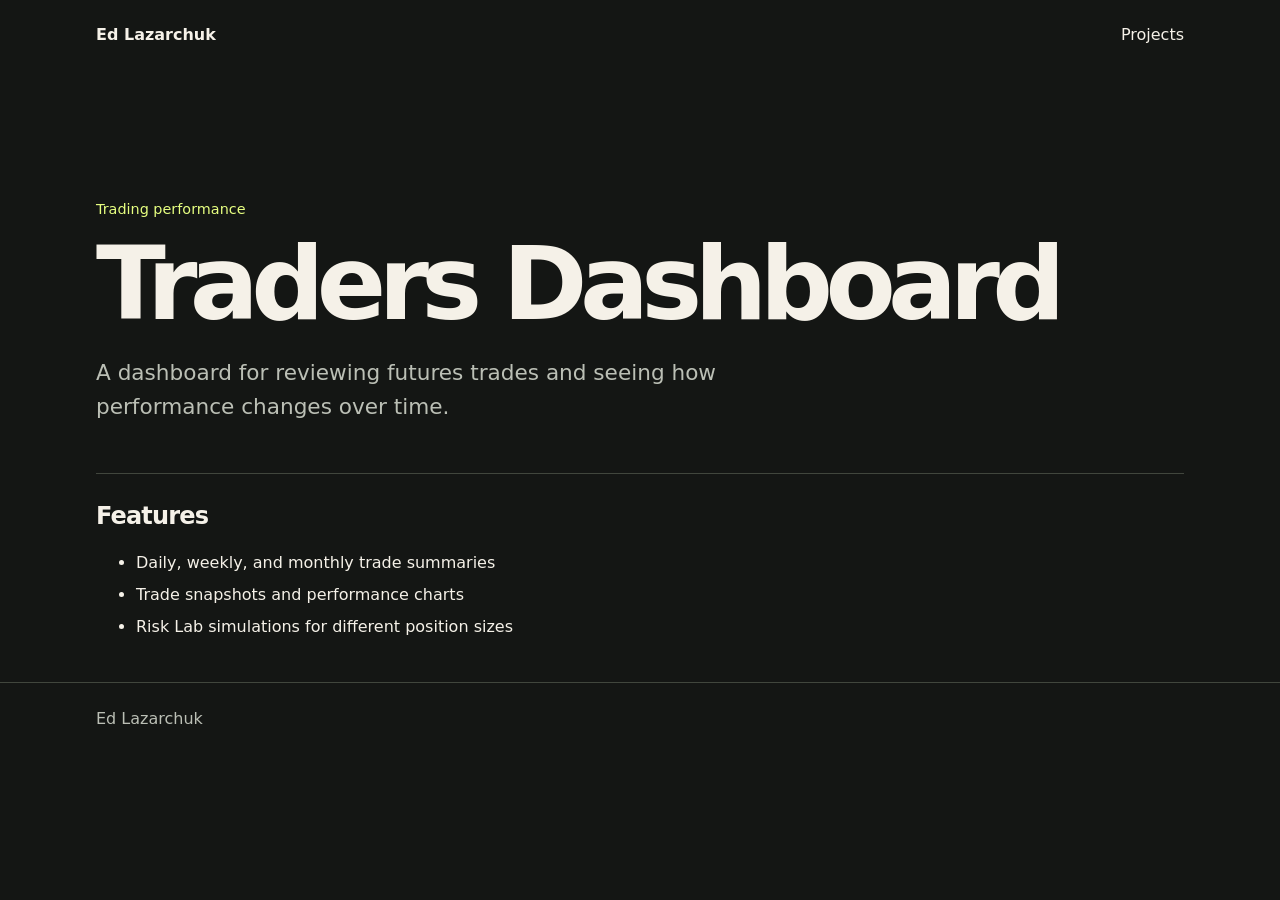
==== dashboard.html @ cfface28 "Give the portfolio dashboard overview its own route" ====
<!doctype html>
<html lang="en">
<head>
<meta charset="utf-8">
<meta name="viewport" content="width=device-width, initial-scale=1">
<title>Traders Dashboard | Ed Lazarchuk</title>
<meta name="description" content="A dashboard for reviewing futures trades and seeing how performance changes over time.">
<link rel="canonical" href="https://edlazarchuk.com/projects/traders-dashboard">
<link rel="stylesheet" href="/styles.css">
</head>
<body>
<header><nav class="wrap" aria-label="Main navigation"><a class="brand" href="/">Ed Lazarchuk</a><a href="/#projects">Projects</a></nav></header>
<main class="wrap"><section class="hero"><p class="category">Trading performance</p><h1>Traders Dashboard</h1><p class="lead">A dashboard for reviewing futures trades and seeing how performance changes over time.</p></section>
<section class="detail" aria-labelledby="features"><h2 id="features">Features</h2><ul><li>Daily, weekly, and monthly trade summaries</li><li>Trade snapshots and performance charts</li><li>Risk Lab simulations for different position sizes</li></ul></section></main>
<footer><div class="wrap">Ed Lazarchuk</div></footer>
</body>
</html>
---- styles.css ----
:root{color-scheme:dark;--bg:#141614;--fg:#f5f1e8;--muted:#bbbfb5;--accent:#e6fe80;--line:#41463d;font:16px/1.6 system-ui,sans-serif}*{box-sizing:border-box}body{margin:0;background:var(--bg);color:var(--fg)}a{color:inherit}a:focus-visible{outline:2px solid var(--accent);outline-offset:5px}.wrap{width:min(100% - 2.5rem,68rem);margin-inline:auto}header,footer{padding:1.4rem 0}header .wrap{display:flex;justify-content:space-between;gap:1rem;align-items:center}header a{text-decoration:none}header a:hover{text-decoration:underline}.brand{font-weight:750}main{min-height:68vh}.hero{padding:clamp(3rem,10vw,8rem) 0 3rem}h1,h2,p{margin:0}h1{font-size:clamp(2.6rem,8vw,6.7rem);letter-spacing:-.075em;line-height:1.03;text-wrap:balance}h2{font-size:1.5rem;line-height:1.2;letter-spacing:-.035em}.lead{max-width:41rem;margin-top:1.2rem;color:var(--muted);font-size:clamp(1rem,2vw,1.35rem)}.category{color:var(--accent);font-size:.9rem;margin-bottom:.6rem}.projects{padding-bottom:3.5rem}.grid{display:grid;grid-template-columns:repeat(auto-fit,minmax(min(100%,18rem),1fr));gap:1rem;margin-top:1rem}.card{display:block;padding:1.4rem;border:1px solid var(--line);background:#1c201b;border-radius:.8rem;text-decoration:none}.card:hover{border-color:var(--accent)}.card p:last-child{margin-top:.6rem;color:var(--muted)}.card h2 span{color:var(--accent)}.detail{margin-bottom:4rem;border-top:1px solid var(--line);padding-top:1.75rem}.detail li{padding:.2rem 0}footer{border-top:1px solid var(--line);color:var(--muted)}
body.portfolio {
  color-scheme: light;
  --bg: #fcfcff;
  --fg: #101bb8;
  --muted: #323b87;
  --accent: #1828d0;
  --line: #2634d3;
  font-family: Inter, "Helvetica Neue", system-ui, sans-serif;
}
.portfolio .wrap { width: min(100% - clamp(2rem, 7vw, 6rem), 85rem); }
.portfolio header { padding: 0; }
.portfolio header .wrap { padding: 1rem 0; border-bottom: 1px solid var(--line); }
.portfolio header a { font-weight: 750; }
.portfolio .hero { padding: clamp(2.5rem, 5vw, 5rem) 0 clamp(3rem, 6vw, 5.5rem); }
.portfolio h1 { font-size: clamp(3rem, 8.1vw, 8rem); }
.portfolio .lead { margin-top: .45rem; max-width: none; font-size: clamp(1.2rem, 3.3vw, 3.3rem); color: var(--fg); letter-spacing: -.045em; }
.work { padding-bottom: 3rem; }
.work > h2 { padding-bottom: .85rem; font-size: clamp(1.65rem, 3vw, 2.8rem); }
.project {
  display: grid;
  grid-template-columns: minmax(0, 2fr) minmax(0, 3fr);
  align-items: center;
  gap: clamp(1.2rem, 4vw, 4rem);
  padding: clamp(1rem, 2.7vw, 2.4rem) 0;
  border-top: 1px solid var(--line);
  text-decoration: none;
}
.project-heading { display: flex; align-items: center; justify-content: space-between; gap: .65rem; }
.project h3 { margin: 0; font-size: clamp(1.75rem, 4.3vw, 4.65rem); line-height: 1; letter-spacing: -.065em; overflow-wrap: break-word; }
.project:hover h3 { text-decoration: underline; text-decoration-thickness: .05em; text-underline-offset: .1em; }
.project-heading p { margin-top: .65rem; color: var(--muted); }
.project-heading > span { font-size: clamp(1.45rem, 3vw, 2.8rem); }
.preview { --ink: #67ed99; --panel: #123222; padding: clamp(.65rem, 1.5vw, 1.1rem); border-radius: .8rem; background: #0b2319; color: #fff; }
.preview-title { color: var(--ink); font-weight: 750; font-size: clamp(.7rem, 1.4vw, 1.05rem); margin-bottom: .6rem; }
.preview-body { min-height: clamp(6rem, 13vw, 12rem); display: grid; grid-template-columns: 3fr 2fr; gap: .55rem; }
.preview-body > div { background: var(--panel); border-radius: .5rem; min-width: 0; }
.data { display: grid; align-content: center; padding: .55rem; font-size: clamp(.63rem, 1.2vw, .95rem); }
.data span { padding: .35rem 0; }
.data span + span { border-top: 1px solid #ffffff24; }
.chart { position: relative; overflow: hidden; background-image: repeating-linear-gradient(0deg, transparent 0 23%, #ffffff15 24% 25%); }
.chart i { position: absolute; inset: 15% 5% 12%; background: var(--ink); clip-path: polygon(0 87%,12% 67%,19% 72%,32% 46%,43% 55%,59% 26%,68% 40%,80% 18%,91% 25%,100% 0,100% 5%,91% 29%,80% 22%,68% 45%,59% 30%,43% 59%,32% 50%,19% 76%,12% 71%,0 92%); }
.training { --ink: #ffe33a; --panel: #20241e; background: #161815; }
.training .preview-body { grid-template-columns: 1fr; }
.timer { display: grid; place-content: center; text-align: center; padding: .5rem; }
.timer strong { font-size: clamp(2rem, 5vw, 4.25rem); line-height: 1; font-variant-numeric: tabular-nums; }
.timer small, .timer span { font-size: clamp(.65rem, 1.2vw, .9rem); }
.timer small { color: var(--ink); }
.extension { --ink: #e0baff; --panel: #2b213a; background: #1b1427; }
.video { display: grid; place-content: center; font-size: 1.8rem; color: var(--ink); }
.research { --ink: #aac4ff; --panel: #202c50; background: #121a34; }
.bars { display: flex; gap: 5%; align-items: end; padding: .75rem; }
.bars i { flex: 1; height: var(--bar); min-height: .25rem; background: var(--ink); border-radius: .18rem .18rem 0 0; }
@media (max-width: 620px) {
  .project { grid-template-columns: 1fr; }
  .project-heading p { margin-top: .25rem; }
}
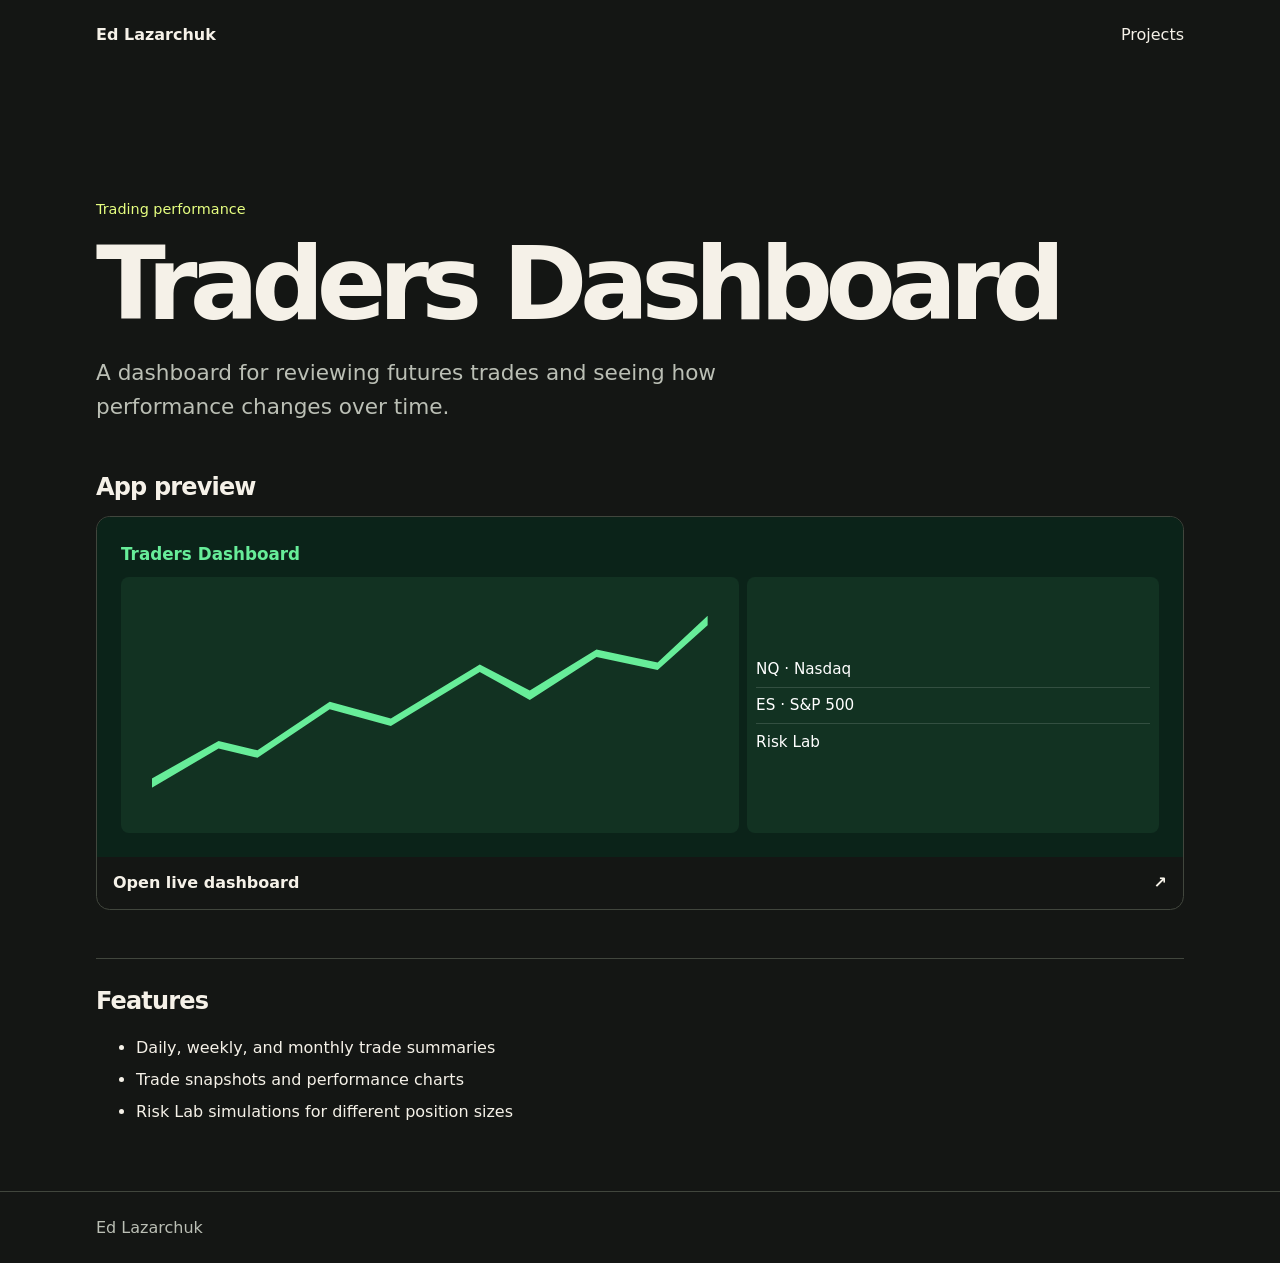
==== commit 53ee9b76: "Add clickable app showcases to project pages" ====
--- a/dashboard.html
+++ b/dashboard.html
@@ -11,6 +11,13 @@
 <body>
 <header><nav class="wrap" aria-label="Main navigation"><a class="brand" href="/">Ed Lazarchuk</a><a href="/#projects">Projects</a></nav></header>
 <main class="wrap"><section class="hero"><p class="category">Trading performance</p><h1>Traders Dashboard</h1><p class="lead">A dashboard for reviewing futures trades and seeing how performance changes over time.</p></section>
+<section class="showcase" aria-labelledby="showcase-heading">
+  <h2 id="showcase-heading">App preview</h2>
+  <a class="showcase-link" href="https://edlazarchuk.com/dashboard">
+    <div class="preview trading" aria-hidden="true"><div class="preview-title">Traders Dashboard</div><div class="preview-body"><div class='chart'><i></i></div><div class='data'><span>NQ · Nasdaq</span><span>ES · S&P 500</span><span>Risk Lab</span></div></div></div>
+    <span class="showcase-action">Open live dashboard <span aria-hidden="true">↗</span></span>
+  </a>
+</section>
 <section class="detail" aria-labelledby="features"><h2 id="features">Features</h2><ul><li>Daily, weekly, and monthly trade summaries</li><li>Trade snapshots and performance charts</li><li>Risk Lab simulations for different position sizes</li></ul></section></main>
 <footer><div class="wrap">Ed Lazarchuk</div></footer>
 </body>
--- a/styles.css
+++ b/styles.css
@@ -55,3 +55,13 @@
   .project { grid-template-columns: 1fr; }
   .project-heading p { margin-top: .25rem; }
 }
+
+.showcase { margin: 0 0 3rem; }
+.showcase h2 { margin-bottom: .9rem; }
+.showcase-link { display: block; border: 1px solid var(--line); border-radius: .85rem; overflow: hidden; text-decoration: none; }
+.showcase-link .preview { border-radius: 0; padding: clamp(.85rem, 2.5vw, 1.5rem); }
+.showcase-link .preview-body { min-height: clamp(8rem, 24vw, 16rem); }
+.showcase-action { display: flex; align-items: center; justify-content: space-between; gap: .75rem; padding: .8rem 1rem; font-weight: 700; }
+.showcase-link:hover { border-color: var(--accent); }
+.showcase-link:hover .showcase-action { color: var(--accent); }
+.showcase-note { margin-top: .5rem; color: var(--muted); font-size: .9rem; }
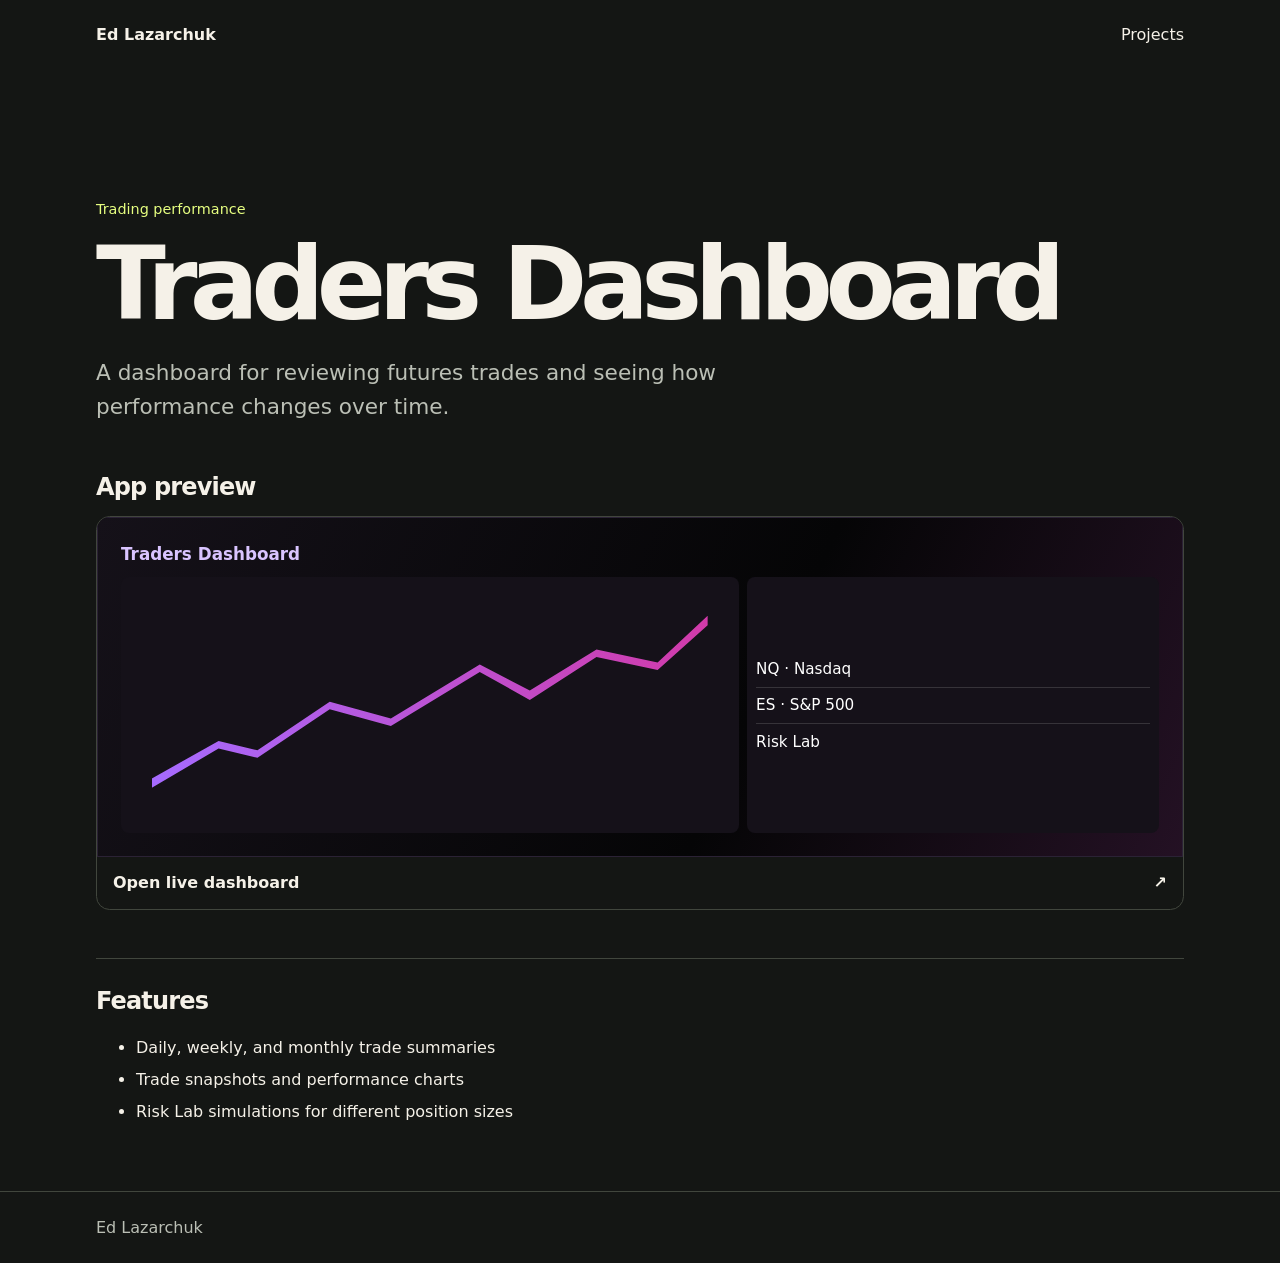
==== commit e825029a: "Add a keyboard skip link to portfolio pages" ====
--- a/dashboard.html
+++ b/dashboard.html
@@ -9,8 +9,9 @@
 <link rel="stylesheet" href="/styles.css">
 </head>
 <body>
+<a class="skip-link" href="#main-content">Skip to content</a>
 <header><nav class="wrap" aria-label="Main navigation"><a class="brand" href="/">Ed Lazarchuk</a><a href="/#projects">Projects</a></nav></header>
-<main class="wrap"><section class="hero"><p class="category">Trading performance</p><h1>Traders Dashboard</h1><p class="lead">A dashboard for reviewing futures trades and seeing how performance changes over time.</p></section>
+<main id="main-content" class="wrap" tabindex="-1"><section class="hero"><p class="category">Trading performance</p><h1>Traders Dashboard</h1><p class="lead">A dashboard for reviewing futures trades and seeing how performance changes over time.</p></section>
 <section class="showcase" aria-labelledby="showcase-heading">
   <h2 id="showcase-heading">App preview</h2>
   <a class="showcase-link" href="https://edlazarchuk.com/dashboard">
--- a/styles.css
+++ b/styles.css
@@ -65,3 +65,26 @@
 .showcase-link:hover { border-color: var(--accent); }
 .showcase-link:hover .showcase-action { color: var(--accent); }
 .showcase-note { margin-top: .5rem; color: var(--muted); font-size: .9rem; }
+
+.preview.trading {
+  --ink: #a66bff;
+  --panel: #151119;
+  background: linear-gradient(115deg, #151119, #050506 60%, #241124);
+  box-shadow: inset 0 0 0 1px #2b2235;
+}
+.trading .preview-title { color: #d9c4ff; }
+.trading .chart i { background: linear-gradient(90deg, var(--ink), #d13aa9); }
+
+.skip-link {
+  position: fixed;
+  inset-block-start: 1rem;
+  inset-inline-start: 1rem;
+  z-index: 10;
+  padding: .65rem 1rem;
+  border-radius: .35rem;
+  background: var(--bg);
+  color: var(--fg);
+  font-weight: 700;
+  transform: translateY(calc(-100% - 2rem));
+}
+.skip-link:focus { transform: translateY(0); }
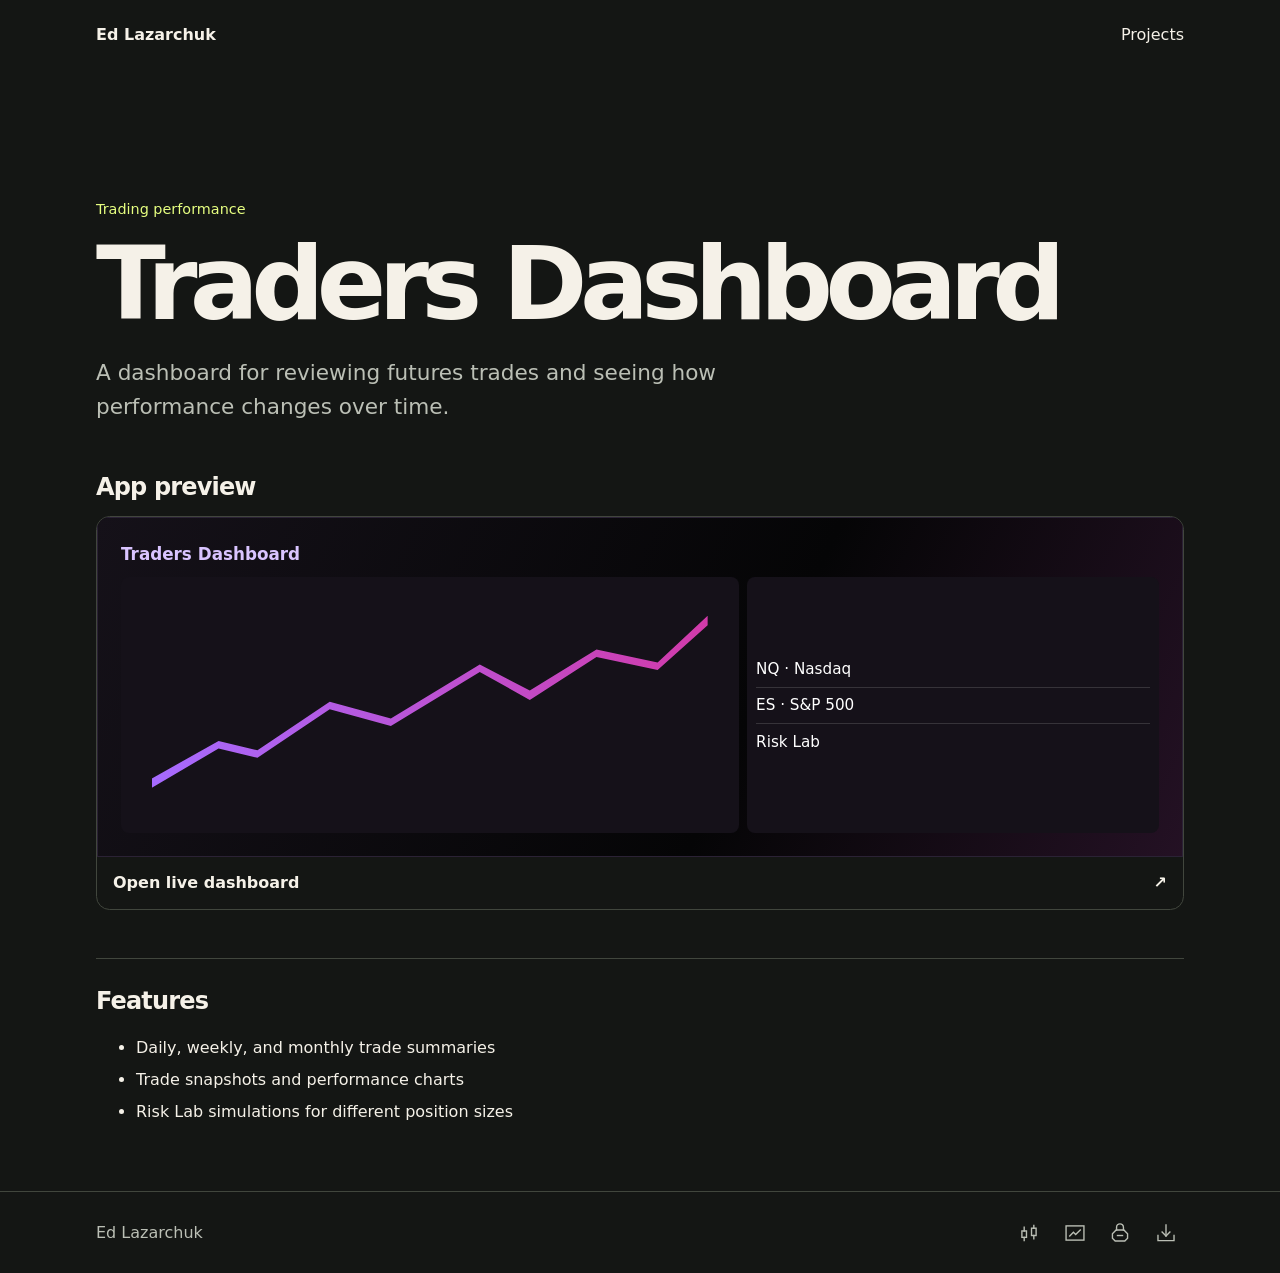
==== commit 01735b49: "Integrate animated project icons into headings and footer" ====
--- a/dashboard.html
+++ b/dashboard.html
@@ -20,6 +20,16 @@
   </a>
 </section>
 <section class="detail" aria-labelledby="features"><h2 id="features">Features</h2><ul><li>Daily, weekly, and monthly trade summaries</li><li>Trade snapshots and performance charts</li><li>Risk Lab simulations for different position sizes</li></ul></section></main>
-<footer><div class="wrap">Ed Lazarchuk</div></footer>
+<footer>
+  <div class="wrap footer-inner">
+    <span>Ed Lazarchuk</span>
+    <nav class="footer-icons" aria-label="Projects">
+      <a class="footer-icon" href="/projects/trading-strategy-research" aria-label="Price Action Futures System" title="Price Action Futures System"><span class="icon-candlesticks" aria-hidden="true"><svg xmlns="http://www.w3.org/2000/svg" width="24" height="24" viewBox="0 0 24 24" fill="none" stroke="currentColor" stroke-width="1.5" stroke-linecap="square" stroke-linejoin="miter"><g class="candle-a"><rect x="4.25" y="9.75" width="5" height="7"/><path d="M6.75 5.75V9.75"/><path d="M6.75 16.75V20.25"/></g><g class="candle-b"><rect x="14.75" y="6.75" width="5" height="8"/><path d="M17.25 3.75V6.75"/><path d="M17.25 14.75V18.25"/></g></svg></span></a>
+      <a class="footer-icon" href="/projects/traders-dashboard" aria-label="Traders Dashboard" title="Traders Dashboard"><span class="icon-trend-monitor" aria-hidden="true"><svg xmlns="http://www.w3.org/2000/svg" width="24" height="24" viewBox="0 0 24 24" fill="none" stroke="currentColor" stroke-width="1.5" stroke-linecap="square" stroke-linejoin="miter"><rect x="2.25" y="4.25" width="19.5" height="15.5"/><path class="trend-line" pathLength="1" d="M6.25 15.25L10.25 11.25L12.75 13.75L17.75 8.75"/></svg></span></a>
+      <a class="footer-icon" href="/projects/woded" aria-label="WODed" title="WODed"><span class="icon-kettlebell" aria-hidden="true"><svg xmlns="http://www.w3.org/2000/svg" width="24" height="24" viewBox="0 0 24 24" fill="none" stroke="currentColor" stroke-width="1.5" stroke-linecap="square" stroke-linejoin="miter"><path d="M8.25 8.75V5.75A3.75 3.75 0 0 1 15.75 5.75V8.75"/><path d="M7.75 8.75H16.25L20.25 12.75V17.75L17.25 20.75H6.75L3.75 17.75V12.75Z"/><path d="M9.25 14.75H14.75"/></svg></span></a>
+      <a class="footer-icon" href="/whop-downloader" aria-label="Whop Downloader" title="Whop Downloader"><span class="icon-download-tray" aria-hidden="true"><svg xmlns="http://www.w3.org/2000/svg" width="24" height="24" viewBox="0 0 24 24" fill="none" stroke="currentColor" stroke-width="1.5" stroke-linecap="square" stroke-linejoin="miter"><path d="M3.25 14.75V20.25H20.75V14.75"/><g class="download-arrow"><path d="M12 3.25V15.25"/><path d="M7.75 11L12 15.25L16.25 11"/></g></svg></span></a>
+    </nav>
+  </div>
+</footer>
 </body>
 </html>
--- a/styles.css
+++ b/styles.css
@@ -2,16 +2,33 @@
 body.portfolio {
   color-scheme: light;
   --bg: #fcfcff;
-  --fg: #101bb8;
-  --muted: #323b87;
-  --accent: #1828d0;
-  --line: #2634d3;
+  --fg: #111318;
+  --muted: #494e5c;
+  --accent: #101bb8;
+  --line: #101bb8;
   font-family: Inter, "Helvetica Neue", system-ui, sans-serif;
 }
 .portfolio .wrap { width: min(100% - clamp(2rem, 7vw, 6rem), 85rem); }
 .portfolio header { padding: 0; }
 .portfolio header .wrap { padding: 1rem 0; border-bottom: 1px solid var(--line); }
 .portfolio header a { font-weight: 750; }
+.portfolio header a:not(.brand),
+.portfolio .work > h2,
+.portfolio .showcase h2,
+.portfolio .detail h2,
+.portfolio .showcase-action,
+.portfolio .hero-period { color: var(--accent); }
+.portfolio .home-hero {
+  padding-block: clamp(3rem, 9vw, 7rem) clamp(3.5rem, 10vw, 8rem);
+}
+.portfolio .home-hero h1 {
+  font-size: clamp(2.45rem, 11.3vw, 9rem);
+  line-height: 1.06;
+  letter-spacing: -.065em;
+}
+@media (min-width: 900px) {
+  .home-hero .hero-line { display: block; }
+}
 .portfolio .hero { padding: clamp(2.5rem, 5vw, 5rem) 0 clamp(3rem, 6vw, 5.5rem); }
 .portfolio h1 { font-size: clamp(3rem, 8.1vw, 8rem); }
 .portfolio .lead { margin-top: .45rem; max-width: none; font-size: clamp(1.2rem, 3.3vw, 3.3rem); color: var(--fg); letter-spacing: -.045em; }
@@ -28,9 +45,131 @@
 }
 .project-heading { display: flex; align-items: center; justify-content: space-between; gap: .65rem; }
 .project h3 { margin: 0; font-size: clamp(1.75rem, 4.3vw, 4.65rem); line-height: 1; letter-spacing: -.065em; overflow-wrap: break-word; }
-.project:hover h3 { text-decoration: underline; text-decoration-thickness: .05em; text-underline-offset: .1em; }
+.project:hover .project-title,
+.project:focus-visible .project-title { text-decoration: underline; text-decoration-thickness: .05em; text-underline-offset: .1em; }
 .project-heading p { margin-top: .65rem; color: var(--muted); }
-.project-heading > span { font-size: clamp(1.45rem, 3vw, 2.8rem); }
+.project-heading > span {
+  font-size: clamp(1.45rem, 3vw, 2.8rem);
+  translate: 0 0;
+  transition: color .2s ease, translate .28s cubic-bezier(.22, 1, .36, 1);
+}
+.project:hover .project-arrow,
+.project:focus-visible .project-arrow { color: var(--accent); }
+.project-icon {
+  display: inline-block;
+  width: .76em;
+  height: .76em;
+  margin-inline-end: .22em;
+  vertical-align: -.08em;
+  color: var(--accent);
+  translate: 0 0;
+  scale: 1;
+  transition: color .2s ease, translate .28s cubic-bezier(.22, 1, .36, 1), scale .28s cubic-bezier(.22, 1, .36, 1);
+}
+.project-icon svg { display: block; width: 100%; height: 100%; overflow: visible; }
+.icon-candlesticks .candle-a,
+.icon-candlesticks .candle-b,
+.icon-download-tray .download-arrow { translate: 0 0; }
+.icon-kettlebell svg { rotate: 0deg; transform-origin: 50% 24%; }
+.icon-trend-monitor .trend-line { stroke-dasharray: 1; stroke-dashoffset: 0; }
+
+.footer-inner {
+  display: flex;
+  align-items: center;
+  justify-content: space-between;
+  gap: 1rem;
+  flex-wrap: wrap;
+}
+.footer-icons {
+  display: flex;
+  align-items: center;
+  gap: .6rem;
+}
+.footer-icon {
+  display: inline-flex;
+  align-items: center;
+  justify-content: center;
+  width: 2.25rem;
+  height: 2.25rem;
+  color: var(--muted);
+  translate: 0 0;
+  scale: 1;
+  transition: color .2s ease, translate .25s cubic-bezier(.22, 1, .36, 1), scale .25s cubic-bezier(.22, 1, .36, 1);
+}
+.footer-icon svg { display: block; width: 22px; height: 22px; overflow: visible; }
+.footer-icon:hover,
+.footer-icon:focus-visible { color: var(--accent); }
+
+@media (prefers-reduced-motion: no-preference) {
+  .project:hover .project-icon,
+  .project:focus-visible .project-icon {
+    scale: 1.08;
+    translate: 0 -.03em;
+  }
+  .project:hover .project-arrow,
+  .project:focus-visible .project-arrow {
+    translate: .18em 0;
+  }
+  .footer-icon:hover,
+  .footer-icon:focus-visible {
+    translate: 0 -2px;
+    scale: 1.08;
+  }
+  .project:hover .icon-candlesticks .candle-a,
+  .project:focus-visible .icon-candlesticks .candle-a,
+  .footer-icon:hover .icon-candlesticks .candle-a,
+  .footer-icon:focus-visible .icon-candlesticks .candle-a {
+    animation: candle-tick-a .65s cubic-bezier(.22, 1, .36, 1);
+  }
+  .project:hover .icon-candlesticks .candle-b,
+  .project:focus-visible .icon-candlesticks .candle-b,
+  .footer-icon:hover .icon-candlesticks .candle-b,
+  .footer-icon:focus-visible .icon-candlesticks .candle-b {
+    animation: candle-tick-b .65s cubic-bezier(.22, 1, .36, 1);
+  }
+  .project:hover .icon-trend-monitor .trend-line,
+  .project:focus-visible .icon-trend-monitor .trend-line,
+  .footer-icon:hover .icon-trend-monitor .trend-line,
+  .footer-icon:focus-visible .icon-trend-monitor .trend-line {
+    animation: trend-draw .65s cubic-bezier(.22, 1, .36, 1);
+  }
+  .project:hover .icon-kettlebell svg,
+  .project:focus-visible .icon-kettlebell svg,
+  .footer-icon:hover .icon-kettlebell svg,
+  .footer-icon:focus-visible .icon-kettlebell svg {
+    animation: kettlebell-swing .7s ease-in-out;
+  }
+  .project:hover .icon-download-tray .download-arrow,
+  .project:focus-visible .icon-download-tray .download-arrow,
+  .footer-icon:hover .icon-download-tray .download-arrow,
+  .footer-icon:focus-visible .icon-download-tray .download-arrow {
+    animation: download-drop .65s cubic-bezier(.22, 1, .36, 1);
+  }
+}
+
+@keyframes candle-tick-a {
+  0%, 100% { translate: 0 0; }
+  45% { translate: 0 -1.6px; }
+}
+@keyframes candle-tick-b {
+  0%, 100% { translate: 0 0; }
+  45% { translate: 0 1.6px; }
+}
+@keyframes trend-draw {
+  0% { stroke-dashoffset: 1; }
+  100% { stroke-dashoffset: 0; }
+}
+@keyframes kettlebell-swing {
+  0%, 100% { rotate: 0deg; }
+  30% { rotate: -11deg; }
+  62% { rotate: 8deg; }
+  82% { rotate: -3deg; }
+}
+@keyframes download-drop {
+  0%, 100% { translate: 0 0; }
+  45% { translate: 0 2.2px; }
+  75% { translate: 0 -.6px; }
+}
 .preview { --ink: #67ed99; --panel: #123222; padding: clamp(.65rem, 1.5vw, 1.1rem); border-radius: .8rem; background: #0b2319; color: #fff; }
 .preview-title { color: var(--ink); font-weight: 750; font-size: clamp(.7rem, 1.4vw, 1.05rem); margin-bottom: .6rem; }
 .preview-body { min-height: clamp(6rem, 13vw, 12rem); display: grid; grid-template-columns: 3fr 2fr; gap: .55rem; }
@@ -48,7 +187,6 @@
 .timer small { color: var(--ink); }
 .extension { --ink: #e0baff; --panel: #2b213a; background: #1b1427; }
 .video { display: grid; place-content: center; font-size: 1.8rem; color: var(--ink); }
-.research { --ink: #aac4ff; --panel: #202c50; background: #121a34; }
 .bars { display: flex; gap: 5%; align-items: end; padding: .75rem; }
 .bars i { flex: 1; height: var(--bar); min-height: .25rem; background: var(--ink); border-radius: .18rem .18rem 0 0; }
 @media (max-width: 620px) {
@@ -88,3 +226,96 @@
   transform: translateY(calc(-100% - 2rem));
 }
 .skip-link:focus { transform: translateY(0); }
+
+/* Price Action Futures System preview */
+.preview.research {
+  --ink: #dbe3f3;
+  background: linear-gradient(135deg, #151c29, #0b0e14);
+  border: 1px solid #455773;
+  color: var(--ink);
+  container-type: inline-size;
+}
+.research .preview-title {
+  padding-inline-start: .55rem;
+  border-inline-start: 3px solid #2962ff;
+}
+.research-workflow {
+  display: grid;
+  grid-template-columns: repeat(4, minmax(0, 1fr));
+  align-items: stretch;
+  gap: clamp(.6rem, 3cqi, 1.6rem);
+  margin: 0;
+  padding: clamp(.5rem, 3cqi, 1.8rem) 0;
+  list-style: none;
+}
+.research-workflow li {
+  --step-color: #65aaff;
+  position: relative;
+  display: grid;
+  align-content: center;
+  justify-items: center;
+  gap: .25rem;
+  min-height: 4rem;
+  padding: .35rem .15rem;
+  border: 1px solid var(--step-color);
+  border-radius: .6rem;
+  background: #192230;
+  color: #f3f6fd;
+  text-align: center;
+  font-size: clamp(.7rem, 3.2cqi, 1.2rem);
+  font-weight: 700;
+  line-height: 1.2;
+  overflow-wrap: anywhere;
+}
+.research-workflow li:nth-child(2) { --step-color: #2cd5c3; }
+.research-workflow li:nth-child(3) { --step-color: #ff6a70; }
+.workflow-icon { color: var(--step-color); font-size: 1.8em; line-height: 1; }
+.research-workflow li:not(:last-child)::after {
+  content: "";
+  position: absolute;
+  inset-inline-start: 100%;
+  top: 50%;
+  width: clamp(.6rem, 3cqi, 1.6rem);
+  height: .6rem;
+  transform: translateY(-50%);
+  background: #528cff;
+  clip-path: polygon(0 38%, 63% 38%, 63% 0, 100% 50%, 63% 100%, 63% 62%, 0 62%);
+}
+
+/* Short Circuit workout preview */
+.training .workout-preview {
+  padding: clamp(.7rem, 2vw, 1.15rem);
+  border: 1px solid #454545;
+  border-radius: .6rem;
+  background: #1c1c1c;
+  color: #f5f5f5;
+  font-size: clamp(.82rem, 1.5vw, 1.05rem);
+  line-height: 1.4;
+}
+.workout-preview strong { display: block; font-size: 1.18em; }
+.workout-preview .workout-format { margin-top: .25rem; color: var(--ink); font-weight: 700; }
+.workout-preview ol { margin: .55rem 0 0; padding-inline-start: 1.3em; }
+.workout-preview li + li { margin-top: .22rem; }
+
+/* Project pages share the homepage's portfolio theme. */
+.portfolio.project-page .lead {
+  max-width: 46rem;
+  font-size: clamp(1.2rem, 2.4vw, 2rem);
+}
+.project-page .showcase,
+.project-page .detail {
+  border-top: 1px solid var(--line);
+  padding-top: clamp(1rem, 2.7vw, 2.4rem);
+}
+.project-page .showcase h2,
+.project-page .detail h2 {
+  font-size: clamp(1.65rem, 3vw, 2.8rem);
+}
+.project-page .showcase-action {
+  border-top: 1px solid var(--line);
+  background: var(--bg);
+}
+.project-page .showcase-link:hover .showcase-action {
+  text-decoration: underline;
+  text-underline-offset: .18em;
+}
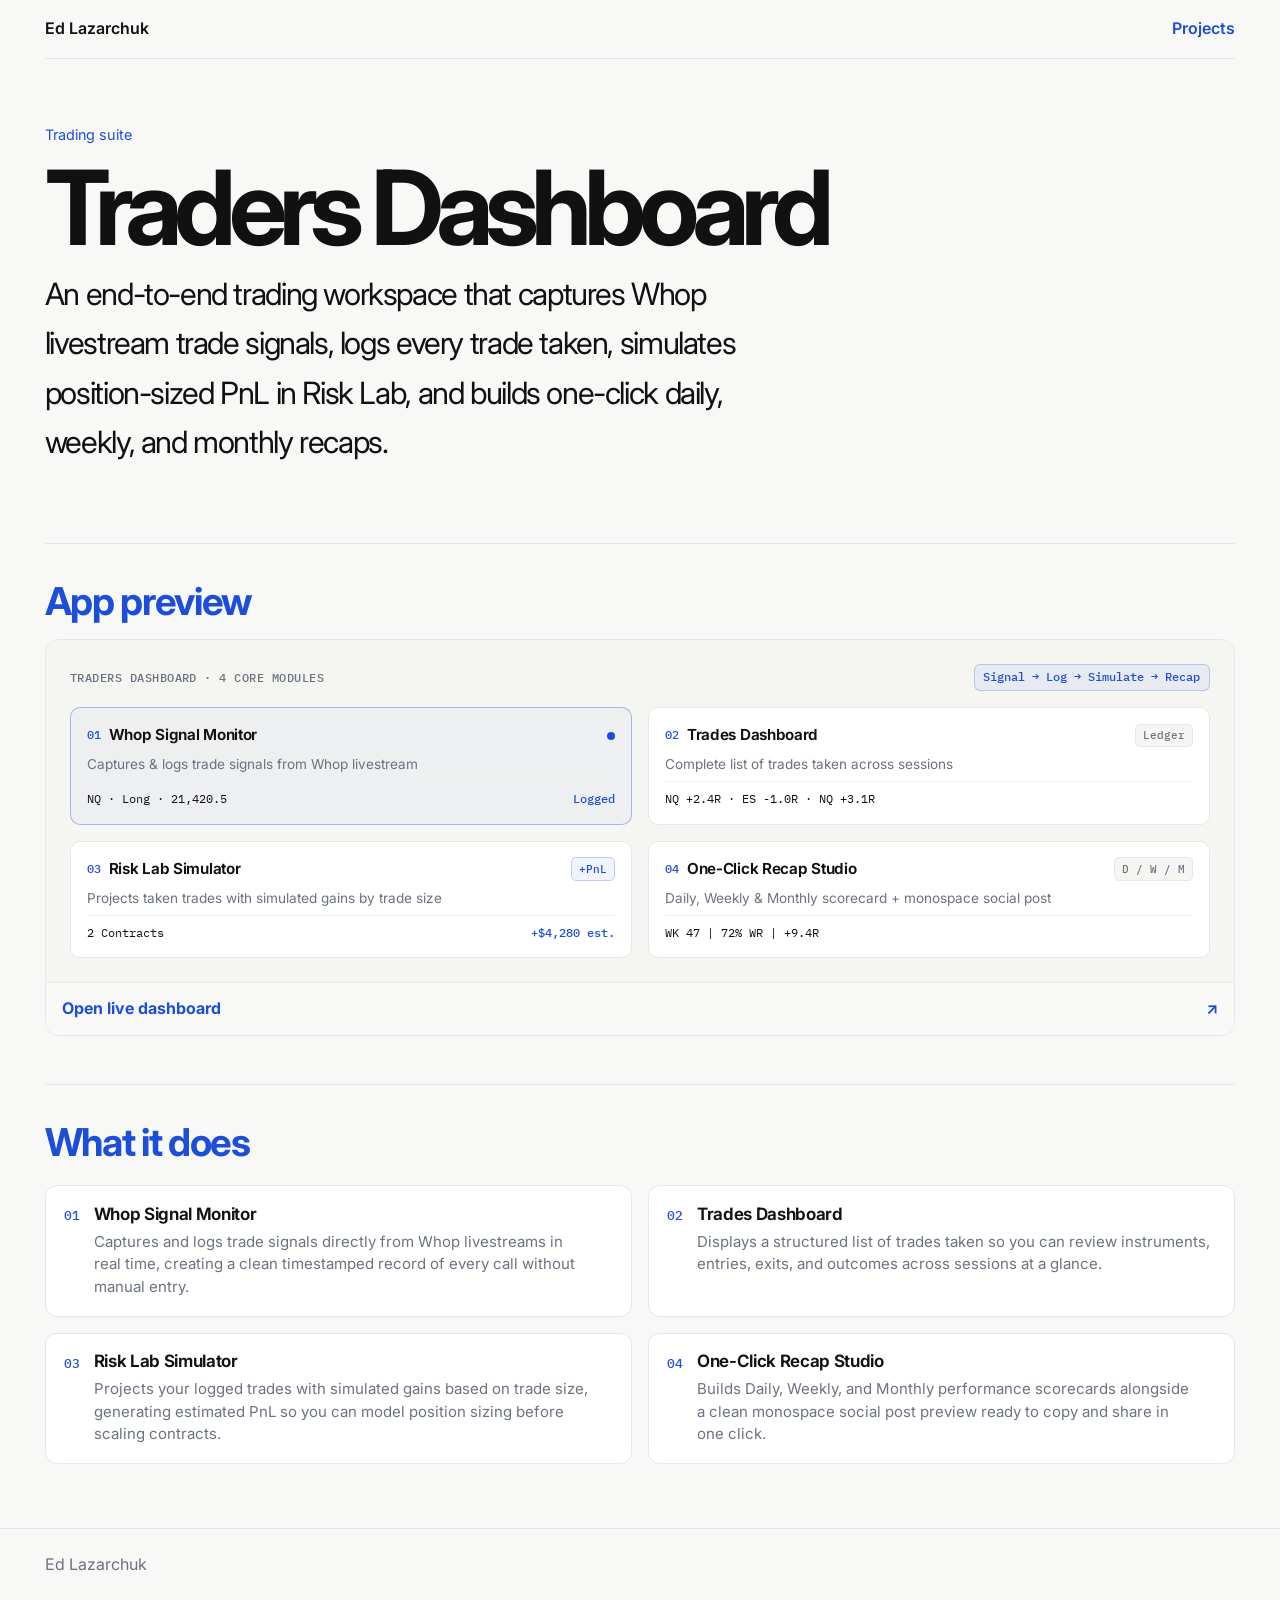
==== commit 61d0b71e: "Redesign Traders Dashboard card and project page around its 4 core workflows" ====
--- a/dashboard.html
+++ b/dashboard.html
@@ -1,35 +1,122 @@
 <!doctype html>
 <html lang="en">
 <head>
-<meta charset="utf-8">
-<meta name="viewport" content="width=device-width, initial-scale=1">
-<title>Traders Dashboard | Ed Lazarchuk</title>
-<meta name="description" content="A dashboard for reviewing futures trades and seeing how performance changes over time.">
-<link rel="canonical" href="https://edlazarchuk.com/projects/traders-dashboard">
-<link rel="stylesheet" href="/styles.css">
+  <meta charset="utf-8">
+  <meta name="viewport" content="width=device-width, initial-scale=1, viewport-fit=cover">
+  <title>Traders Dashboard | Ed Lazarchuk</title>
+  <meta name="description" content="Capture Whop livestream trade signals, log trades taken, project size-based PnL in Risk Lab Simulator, and export Daily, Weekly, and Monthly recaps in One-Click Recap Studio.">
+  <link rel="canonical" href="https://edlazarchuk.com/projects/traders-dashboard">
+  <link rel="preconnect" href="https://fonts.googleapis.com">
+  <link rel="preconnect" href="https://fonts.gstatic.com" crossorigin>
+  <link href="https://fonts.googleapis.com/css2?family=IBM+Plex+Mono:wght@400;500&family=Inter:wght@400;500;600;700&display=swap" rel="stylesheet">
+  <link rel="stylesheet" href="/styles.css">
 </head>
-<body>
-<a class="skip-link" href="#main-content">Skip to content</a>
-<header><nav class="wrap" aria-label="Main navigation"><a class="brand" href="/">Ed Lazarchuk</a><a href="/#projects">Projects</a></nav></header>
-<main id="main-content" class="wrap" tabindex="-1"><section class="hero"><p class="category">Trading performance</p><h1>Traders Dashboard</h1><p class="lead">A dashboard for reviewing futures trades and seeing how performance changes over time.</p></section>
-<section class="showcase" aria-labelledby="showcase-heading">
-  <h2 id="showcase-heading">App preview</h2>
-  <a class="showcase-link" href="https://edlazarchuk.com/dashboard">
-    <div class="preview trading" aria-hidden="true"><div class="preview-title">Traders Dashboard</div><div class="preview-body"><div class='chart'><i></i></div><div class='data'><span>NQ · Nasdaq</span><span>ES · S&P 500</span><span>Risk Lab</span></div></div></div>
-    <span class="showcase-action">Open live dashboard <span aria-hidden="true">↗</span></span>
-  </a>
-</section>
-<section class="detail" aria-labelledby="features"><h2 id="features">Features</h2><ul><li>Daily, weekly, and monthly trade summaries</li><li>Trade snapshots and performance charts</li><li>Risk Lab simulations for different position sizes</li></ul></section></main>
-<footer>
-  <div class="wrap footer-inner">
-    <span>Ed Lazarchuk</span>
-    <nav class="footer-icons" aria-label="Projects">
-      <a class="footer-icon" href="/projects/trading-strategy-research" aria-label="Price Action Futures System" title="Price Action Futures System"><span class="icon-candlesticks" aria-hidden="true"><svg xmlns="http://www.w3.org/2000/svg" width="24" height="24" viewBox="0 0 24 24" fill="none" stroke="currentColor" stroke-width="1.5" stroke-linecap="square" stroke-linejoin="miter"><g class="candle-a"><rect x="4.25" y="9.75" width="5" height="7"/><path d="M6.75 5.75V9.75"/><path d="M6.75 16.75V20.25"/></g><g class="candle-b"><rect x="14.75" y="6.75" width="5" height="8"/><path d="M17.25 3.75V6.75"/><path d="M17.25 14.75V18.25"/></g></svg></span></a>
-      <a class="footer-icon" href="/projects/traders-dashboard" aria-label="Traders Dashboard" title="Traders Dashboard"><span class="icon-trend-monitor" aria-hidden="true"><svg xmlns="http://www.w3.org/2000/svg" width="24" height="24" viewBox="0 0 24 24" fill="none" stroke="currentColor" stroke-width="1.5" stroke-linecap="square" stroke-linejoin="miter"><rect x="2.25" y="4.25" width="19.5" height="15.5"/><path class="trend-line" pathLength="1" d="M6.25 15.25L10.25 11.25L12.75 13.75L17.75 8.75"/></svg></span></a>
-      <a class="footer-icon" href="/projects/woded" aria-label="WODed" title="WODed"><span class="icon-kettlebell" aria-hidden="true"><svg xmlns="http://www.w3.org/2000/svg" width="24" height="24" viewBox="0 0 24 24" fill="none" stroke="currentColor" stroke-width="1.5" stroke-linecap="square" stroke-linejoin="miter"><path d="M8.25 8.75V5.75A3.75 3.75 0 0 1 15.75 5.75V8.75"/><path d="M7.75 8.75H16.25L20.25 12.75V17.75L17.25 20.75H6.75L3.75 17.75V12.75Z"/><path d="M9.25 14.75H14.75"/></svg></span></a>
-      <a class="footer-icon" href="/whop-downloader" aria-label="Whop Downloader" title="Whop Downloader"><span class="icon-download-tray" aria-hidden="true"><svg xmlns="http://www.w3.org/2000/svg" width="24" height="24" viewBox="0 0 24 24" fill="none" stroke="currentColor" stroke-width="1.5" stroke-linecap="square" stroke-linejoin="miter"><path d="M3.25 14.75V20.25H20.75V14.75"/><g class="download-arrow"><path d="M12 3.25V15.25"/><path d="M7.75 11L12 15.25L16.25 11"/></g></svg></span></a>
+<body class="portfolio project-page">
+  <a class="skip-link" href="#main-content">Skip to content</a>
+
+  <header>
+    <nav class="wrap" aria-label="Primary">
+      <a class="brand" href="/">Ed Lazarchuk</a>
+      <a href="/#projects">Projects</a>
     </nav>
-  </div>
-</footer>
+  </header>
+
+  <main id="main-content" class="wrap" tabindex="-1">
+    <section class="hero">
+      <p class="category">Trading suite</p>
+      <h1>Traders Dashboard</h1>
+      <p class="lead">An end-to-end trading workspace that captures Whop livestream trade signals, logs every trade taken, simulates position-sized PnL in Risk Lab, and builds one-click daily, weekly, and monthly recaps.</p>
+    </section>
+
+    <section class="showcase" aria-labelledby="showcase-heading">
+      <h2 id="showcase-heading">App preview</h2>
+      <a class="showcase-link" href="https://edlazarchuk.com/dashboard">
+        <div class="suite-preview" aria-hidden="true">
+          <div class="suite-preview-head">
+            <span class="suite-preview-kicker">Traders Dashboard · 4 Core Modules</span>
+            <span class="suite-preview-pill">Signal → Log → Simulate → Recap</span>
+          </div>
+          <div class="suite-preview-grid">
+            <div class="suite-tile is-live">
+              <div class="suite-tile-head">
+                <span class="suite-tile-num">01</span>
+                <span class="suite-tile-title">Whop Signal Monitor</span>
+                <span class="suite-live-dot"></span>
+              </div>
+              <p class="suite-tile-sub">Captures &amp; logs trade signals from Whop livestream</p>
+              <div class="suite-mini-line"><span>NQ · Long · 21,420.5</span><span class="is-cobalt">Logged</span></div>
+            </div>
+
+            <div class="suite-tile">
+              <div class="suite-tile-head">
+                <span class="suite-tile-num">02</span>
+                <span class="suite-tile-title">Trades Dashboard</span>
+                <span class="suite-tile-badge">Ledger</span>
+              </div>
+              <p class="suite-tile-sub">Complete list of trades taken across sessions</p>
+              <div class="suite-mini-line"><span>NQ +2.4R · ES -1.0R · NQ +3.1R</span></div>
+            </div>
+
+            <div class="suite-tile">
+              <div class="suite-tile-head">
+                <span class="suite-tile-num">03</span>
+                <span class="suite-tile-title">Risk Lab Simulator</span>
+                <span class="suite-tile-badge is-cobalt">+PnL</span>
+              </div>
+              <p class="suite-tile-sub">Projects taken trades with simulated gains by trade size</p>
+              <div class="suite-mini-line"><span>2 Contracts</span><span class="is-cobalt">+$4,280 est.</span></div>
+            </div>
+
+            <div class="suite-tile">
+              <div class="suite-tile-head">
+                <span class="suite-tile-num">04</span>
+                <span class="suite-tile-title">One-Click Recap Studio</span>
+                <span class="suite-tile-badge">D / W / M</span>
+              </div>
+              <p class="suite-tile-sub">Daily, Weekly &amp; Monthly scorecard + monospace social post</p>
+              <div class="suite-mini-line"><code>WK 47 | 72% WR | +9.4R</code></div>
+            </div>
+          </div>
+        </div>
+        <span class="showcase-action">Open live dashboard <span aria-hidden="true">↗</span></span>
+      </a>
+    </section>
+
+    <section class="detail" aria-labelledby="features">
+      <h2 id="features">What it does</h2>
+      <ol class="feature-cards" role="list">
+        <li class="feature-item">
+          <span class="feature-num" aria-hidden="true">01</span>
+          <div class="feature-copy">
+            <h3>Whop Signal Monitor</h3>
+            <p>Captures and logs trade signals directly from Whop livestreams in real time, creating a clean timestamped record of every call without manual entry.</p>
+          </div>
+        </li>
+        <li class="feature-item">
+          <span class="feature-num" aria-hidden="true">02</span>
+          <div class="feature-copy">
+            <h3>Trades Dashboard</h3>
+            <p>Displays a structured list of trades taken so you can review instruments, entries, exits, and outcomes across sessions at a glance.</p>
+          </div>
+        </li>
+        <li class="feature-item">
+          <span class="feature-num" aria-hidden="true">03</span>
+          <div class="feature-copy">
+            <h3>Risk Lab Simulator</h3>
+            <p>Projects your logged trades with simulated gains based on trade size, generating estimated PnL so you can model position sizing before scaling contracts.</p>
+          </div>
+        </li>
+        <li class="feature-item">
+          <span class="feature-num" aria-hidden="true">04</span>
+          <div class="feature-copy">
+            <h3>One-Click Recap Studio</h3>
+            <p>Builds Daily, Weekly, and Monthly performance scorecards alongside a clean monospace social post preview ready to copy and share in one click.</p>
+          </div>
+        </li>
+      </ol>
+    </section>
+  </main>
+
+  <footer><div class="wrap">Ed Lazarchuk</div></footer>
 </body>
 </html>
--- a/styles.css
+++ b/styles.css
@@ -1,17 +1,30 @@
 :root{color-scheme:dark;--bg:#141614;--fg:#f5f1e8;--muted:#bbbfb5;--accent:#e6fe80;--line:#41463d;font:16px/1.6 system-ui,sans-serif}*{box-sizing:border-box}body{margin:0;background:var(--bg);color:var(--fg)}a{color:inherit}a:focus-visible{outline:2px solid var(--accent);outline-offset:5px}.wrap{width:min(100% - 2.5rem,68rem);margin-inline:auto}header,footer{padding:1.4rem 0}header .wrap{display:flex;justify-content:space-between;gap:1rem;align-items:center}header a{text-decoration:none}header a:hover{text-decoration:underline}.brand{font-weight:750}main{min-height:68vh}.hero{padding:clamp(3rem,10vw,8rem) 0 3rem}h1,h2,p{margin:0}h1{font-size:clamp(2.6rem,8vw,6.7rem);letter-spacing:-.075em;line-height:1.03;text-wrap:balance}h2{font-size:1.5rem;line-height:1.2;letter-spacing:-.035em}.lead{max-width:41rem;margin-top:1.2rem;color:var(--muted);font-size:clamp(1rem,2vw,1.35rem)}.category{color:var(--accent);font-size:.9rem;margin-bottom:.6rem}.projects{padding-bottom:3.5rem}.grid{display:grid;grid-template-columns:repeat(auto-fit,minmax(min(100%,18rem),1fr));gap:1rem;margin-top:1rem}.card{display:block;padding:1.4rem;border:1px solid var(--line);background:#1c201b;border-radius:.8rem;text-decoration:none}.card:hover{border-color:var(--accent)}.card p:last-child{margin-top:.6rem;color:var(--muted)}.card h2 span{color:var(--accent)}.detail{margin-bottom:4rem;border-top:1px solid var(--line);padding-top:1.75rem}.detail li{padding:.2rem 0}footer{border-top:1px solid var(--line);color:var(--muted)}
 body.portfolio {
   color-scheme: light;
-  --bg: #fcfcff;
-  --fg: #111318;
-  --muted: #494e5c;
-  --accent: #101bb8;
-  --line: #101bb8;
-  font-family: Inter, "Helvetica Neue", system-ui, sans-serif;
+  --bg: #F8F8F6;
+  --fg: #111111;
+  --muted: #6B7280;
+  --accent: #1D4ED8;
+  --line: #E5E7EB;
+  --surface: #FFFFFF;
+  --font-sans: "Inter", -apple-system, BlinkMacSystemFont, "Helvetica Neue", system-ui, sans-serif;
+  --font-mono: "IBM Plex Mono", ui-monospace, SFMono-Regular, Menlo, Monaco, Consolas, monospace;
+  font-family: var(--font-sans);
+  -webkit-font-smoothing: antialiased;
+  text-rendering: optimizeLegibility;
+}
+.portfolio h1,
+.portfolio h2,
+.portfolio h3 {
+  text-wrap: balance;
+}
+.portfolio p {
+  text-wrap: pretty;
 }
 .portfolio .wrap { width: min(100% - clamp(2rem, 7vw, 6rem), 85rem); }
 .portfolio header { padding: 0; }
 .portfolio header .wrap { padding: 1rem 0; border-bottom: 1px solid var(--line); }
-.portfolio header a { font-weight: 750; }
+.portfolio header a { font-weight: 600; }
 .portfolio header a:not(.brand),
 .portfolio .work > h2,
 .portfolio .showcase h2,
@@ -45,131 +58,9 @@
 }
 .project-heading { display: flex; align-items: center; justify-content: space-between; gap: .65rem; }
 .project h3 { margin: 0; font-size: clamp(1.75rem, 4.3vw, 4.65rem); line-height: 1; letter-spacing: -.065em; overflow-wrap: break-word; }
-.project:hover .project-title,
-.project:focus-visible .project-title { text-decoration: underline; text-decoration-thickness: .05em; text-underline-offset: .1em; }
+.project:hover h3 { text-decoration: underline; text-decoration-thickness: .05em; text-underline-offset: .1em; }
 .project-heading p { margin-top: .65rem; color: var(--muted); }
-.project-heading > span {
-  font-size: clamp(1.45rem, 3vw, 2.8rem);
-  translate: 0 0;
-  transition: color .2s ease, translate .28s cubic-bezier(.22, 1, .36, 1);
-}
-.project:hover .project-arrow,
-.project:focus-visible .project-arrow { color: var(--accent); }
-.project-icon {
-  display: inline-block;
-  width: .76em;
-  height: .76em;
-  margin-inline-end: .22em;
-  vertical-align: -.08em;
-  color: var(--accent);
-  translate: 0 0;
-  scale: 1;
-  transition: color .2s ease, translate .28s cubic-bezier(.22, 1, .36, 1), scale .28s cubic-bezier(.22, 1, .36, 1);
-}
-.project-icon svg { display: block; width: 100%; height: 100%; overflow: visible; }
-.icon-candlesticks .candle-a,
-.icon-candlesticks .candle-b,
-.icon-download-tray .download-arrow { translate: 0 0; }
-.icon-kettlebell svg { rotate: 0deg; transform-origin: 50% 24%; }
-.icon-trend-monitor .trend-line { stroke-dasharray: 1; stroke-dashoffset: 0; }
-
-.footer-inner {
-  display: flex;
-  align-items: center;
-  justify-content: space-between;
-  gap: 1rem;
-  flex-wrap: wrap;
-}
-.footer-icons {
-  display: flex;
-  align-items: center;
-  gap: .6rem;
-}
-.footer-icon {
-  display: inline-flex;
-  align-items: center;
-  justify-content: center;
-  width: 2.25rem;
-  height: 2.25rem;
-  color: var(--muted);
-  translate: 0 0;
-  scale: 1;
-  transition: color .2s ease, translate .25s cubic-bezier(.22, 1, .36, 1), scale .25s cubic-bezier(.22, 1, .36, 1);
-}
-.footer-icon svg { display: block; width: 22px; height: 22px; overflow: visible; }
-.footer-icon:hover,
-.footer-icon:focus-visible { color: var(--accent); }
-
-@media (prefers-reduced-motion: no-preference) {
-  .project:hover .project-icon,
-  .project:focus-visible .project-icon {
-    scale: 1.08;
-    translate: 0 -.03em;
-  }
-  .project:hover .project-arrow,
-  .project:focus-visible .project-arrow {
-    translate: .18em 0;
-  }
-  .footer-icon:hover,
-  .footer-icon:focus-visible {
-    translate: 0 -2px;
-    scale: 1.08;
-  }
-  .project:hover .icon-candlesticks .candle-a,
-  .project:focus-visible .icon-candlesticks .candle-a,
-  .footer-icon:hover .icon-candlesticks .candle-a,
-  .footer-icon:focus-visible .icon-candlesticks .candle-a {
-    animation: candle-tick-a .65s cubic-bezier(.22, 1, .36, 1);
-  }
-  .project:hover .icon-candlesticks .candle-b,
-  .project:focus-visible .icon-candlesticks .candle-b,
-  .footer-icon:hover .icon-candlesticks .candle-b,
-  .footer-icon:focus-visible .icon-candlesticks .candle-b {
-    animation: candle-tick-b .65s cubic-bezier(.22, 1, .36, 1);
-  }
-  .project:hover .icon-trend-monitor .trend-line,
-  .project:focus-visible .icon-trend-monitor .trend-line,
-  .footer-icon:hover .icon-trend-monitor .trend-line,
-  .footer-icon:focus-visible .icon-trend-monitor .trend-line {
-    animation: trend-draw .65s cubic-bezier(.22, 1, .36, 1);
-  }
-  .project:hover .icon-kettlebell svg,
-  .project:focus-visible .icon-kettlebell svg,
-  .footer-icon:hover .icon-kettlebell svg,
-  .footer-icon:focus-visible .icon-kettlebell svg {
-    animation: kettlebell-swing .7s ease-in-out;
-  }
-  .project:hover .icon-download-tray .download-arrow,
-  .project:focus-visible .icon-download-tray .download-arrow,
-  .footer-icon:hover .icon-download-tray .download-arrow,
-  .footer-icon:focus-visible .icon-download-tray .download-arrow {
-    animation: download-drop .65s cubic-bezier(.22, 1, .36, 1);
-  }
-}
-
-@keyframes candle-tick-a {
-  0%, 100% { translate: 0 0; }
-  45% { translate: 0 -1.6px; }
-}
-@keyframes candle-tick-b {
-  0%, 100% { translate: 0 0; }
-  45% { translate: 0 1.6px; }
-}
-@keyframes trend-draw {
-  0% { stroke-dashoffset: 1; }
-  100% { stroke-dashoffset: 0; }
-}
-@keyframes kettlebell-swing {
-  0%, 100% { rotate: 0deg; }
-  30% { rotate: -11deg; }
-  62% { rotate: 8deg; }
-  82% { rotate: -3deg; }
-}
-@keyframes download-drop {
-  0%, 100% { translate: 0 0; }
-  45% { translate: 0 2.2px; }
-  75% { translate: 0 -.6px; }
-}
+.project-heading > span { font-size: clamp(1.45rem, 3vw, 2.8rem); }
 .preview { --ink: #67ed99; --panel: #123222; padding: clamp(.65rem, 1.5vw, 1.1rem); border-radius: .8rem; background: #0b2319; color: #fff; }
 .preview-title { color: var(--ink); font-weight: 750; font-size: clamp(.7rem, 1.4vw, 1.05rem); margin-bottom: .6rem; }
 .preview-body { min-height: clamp(6rem, 13vw, 12rem); display: grid; grid-template-columns: 3fr 2fr; gap: .55rem; }
@@ -319,3 +210,929 @@
   text-decoration: underline;
   text-underline-offset: .18em;
 }
+
+/* ==========================================================================
+   Swiss Editorial Cards — Mobile-First Unified Homepage
+   ========================================================================== */
+
+body.editorial-home {
+  min-block-size: 100dvh;
+  display: flex;
+  flex-direction: column;
+  background: var(--bg);
+  color: var(--fg);
+  overflow-wrap: break-word;
+}
+
+.editorial-home .editorial-wrap {
+  width: min(
+    100% - max(2rem, env(safe-area-inset-left, 0px) + env(safe-area-inset-right, 0px) + 2rem),
+    70rem
+  );
+  margin-inline: auto;
+}
+
+/* Header */
+.portfolio.editorial-home .site-header {
+  padding-block-start: env(safe-area-inset-top, 0px);
+  border-block-end: 1px solid var(--line);
+}
+
+.portfolio.editorial-home .header-bar {
+  display: flex;
+  align-items: center;
+  justify-content: space-between;
+  gap: 1rem;
+  min-block-size: 3.75rem;
+  padding-block: 0.75rem;
+}
+
+.portfolio.editorial-home .site-header .wordmark {
+  display: inline-flex;
+  align-items: center;
+  min-block-size: 44px;
+  font-size: 0.96875rem;
+  font-weight: 600;
+  letter-spacing: -0.02em;
+  color: var(--fg);
+  text-decoration: none;
+  transition: color 180ms ease;
+}
+
+.portfolio.editorial-home .site-header .wordmark:hover,
+.portfolio.editorial-home .site-header .wordmark:focus-visible {
+  color: var(--accent);
+  text-decoration: none;
+}
+
+.editorial-home .header-meta {
+  font-family: var(--font-mono);
+  font-size: 0.75rem;
+  font-weight: 500;
+  letter-spacing: 0.04em;
+  text-transform: uppercase;
+  color: var(--muted);
+  font-variant-numeric: tabular-nums;
+}
+
+/* Main & Compact Mobile-First Hero */
+.editorial-home main {
+  flex: 1;
+  min-block-size: auto;
+}
+
+.editorial-home .editorial-hero {
+  padding-block: clamp(1.75rem, 6vw, 4.75rem) clamp(1.5rem, 4.5vw, 3.25rem);
+}
+
+.portfolio.editorial-home .editorial-headline {
+  margin: 0;
+  max-inline-size: 16ch;
+  font-size: clamp(2rem, 8.2vw, 4.1rem);
+  font-weight: 700;
+  line-height: 1.07;
+  letter-spacing: -0.038em;
+  color: var(--fg);
+  text-wrap: balance;
+}
+
+/* Projects Section Header */
+.editorial-home .projects-section {
+  padding-block-end: clamp(3rem, 8vw, 5.5rem);
+}
+
+.editorial-home .section-bar {
+  display: flex;
+  flex-wrap: wrap;
+  align-items: baseline;
+  justify-content: space-between;
+  gap: 0.5rem 1rem;
+  padding-block: 0.85rem 1.15rem;
+  border-block-start: 1px solid var(--line);
+}
+
+.editorial-home .section-bar h2 {
+  margin: 0;
+  font-family: var(--font-mono);
+  font-size: 0.75rem;
+  font-weight: 500;
+  letter-spacing: 0.06em;
+  text-transform: uppercase;
+  color: var(--fg);
+}
+
+.editorial-home .section-legend {
+  font-family: var(--font-mono);
+  font-size: 0.725rem;
+  letter-spacing: 0.02em;
+  color: var(--muted);
+}
+
+/* Project Cards Grid (Mobile-first 1-col -> 2-col subgrid at >= 720px) */
+.editorial-home .project-grid {
+  display: grid;
+  grid-template-columns: minmax(0, 1fr);
+  gap: 1rem;
+}
+
+.editorial-home .project-card {
+  container: card / inline-size;
+  position: relative;
+  display: grid;
+  grid-template-rows: auto auto 1fr auto;
+  gap: 0;
+  padding: 1rem;
+  background: var(--surface);
+  border: 1px solid var(--line);
+  border-radius: 14px;
+  box-shadow:
+    0 1px 2px rgba(17, 17, 17, 0.03),
+    0 10px 26px -14px rgba(17, 17, 17, 0.08);
+  transition:
+    border-color 200ms ease,
+    box-shadow 220ms cubic-bezier(0.16, 1, 0.3, 1);
+}
+
+@media (prefers-reduced-motion: no-preference) {
+  .editorial-home .project-card {
+    transition:
+      border-color 200ms ease,
+      box-shadow 220ms cubic-bezier(0.16, 1, 0.3, 1),
+      transform 220ms cubic-bezier(0.16, 1, 0.3, 1);
+  }
+}
+
+/* Stretched primary link per modern card guidance */
+.portfolio.editorial-home .card-header .card-link {
+  color: var(--fg);
+  text-decoration: none;
+  transition: color 180ms ease;
+}
+
+.portfolio.editorial-home .card-header .card-link::after {
+  content: "";
+  position: absolute;
+  inset: 0;
+  border-radius: inherit;
+}
+
+.portfolio.editorial-home .card-header .card-link:focus-visible {
+  outline: none;
+}
+
+.portfolio.editorial-home .project-card:has(.card-link:focus-visible) {
+  outline: 2px solid var(--accent);
+  outline-offset: 3px;
+  border-color: rgba(29, 78, 216, 0.45);
+}
+
+.portfolio.editorial-home .project-card:has(.card-link:focus-visible) .card-header .card-link,
+.portfolio.editorial-home .project-card:has(.card-link:focus-visible) .card-cta {
+  color: var(--accent);
+}
+
+/* Tactile press feedback for touch & click */
+.portfolio.editorial-home .project-card:active {
+  border-color: rgba(29, 78, 216, 0.42);
+}
+
+@media (prefers-reduced-motion: no-preference) {
+  .portfolio.editorial-home .project-card:active {
+    transform: scale(0.992);
+  }
+}
+
+/* Elevated hover feedback on fine-pointer devices */
+@media (hover: hover) {
+  .portfolio.editorial-home .project-card:has(.card-link:hover) {
+    border-color: rgba(29, 78, 216, 0.36);
+    box-shadow:
+      0 2px 6px rgba(17, 17, 17, 0.04),
+      0 18px 36px -14px rgba(17, 17, 17, 0.12);
+  }
+
+  .portfolio.editorial-home .project-card:has(.card-link:hover) .card-header .card-link,
+  .portfolio.editorial-home .project-card:has(.card-link:hover) .card-cta {
+    color: var(--accent);
+  }
+
+  @media (prefers-reduced-motion: no-preference) {
+    .portfolio.editorial-home .project-card:has(.card-link:hover) {
+      transform: translateY(-2px);
+    }
+
+    .portfolio.editorial-home .project-card:has(.card-link:hover) .cta-arrow {
+      translate: 2px -2px;
+    }
+  }
+}
+
+/* Card Region 1: Mini-UI Preview Stage */
+.editorial-home .project-card > .media {
+  margin-block-end: 1.05rem;
+}
+
+.editorial-home .ui-stage {
+  display: flex;
+  flex-direction: column;
+  justify-content: space-between;
+  gap: 0.75rem;
+  min-block-size: 9.75rem;
+  padding: 0.9rem;
+  background: #F5F5F2;
+  border: 1px solid #E8E8E4;
+  border-radius: 10px;
+}
+
+.editorial-home .ui-bar {
+  display: flex;
+  align-items: center;
+  justify-content: space-between;
+  gap: 0.5rem;
+}
+
+.editorial-home .ui-bar-title {
+  font-family: var(--font-mono);
+  font-size: 0.6875rem;
+  font-weight: 500;
+  letter-spacing: 0.03em;
+  text-transform: uppercase;
+  color: var(--muted);
+}
+
+.editorial-home .ui-bar-pill {
+  font-family: var(--font-mono);
+  font-size: 0.675rem;
+  font-weight: 500;
+  font-variant-numeric: tabular-nums;
+  padding: 0.18rem 0.45rem;
+  background: var(--surface);
+  border: 1px solid var(--line);
+  border-radius: 5px;
+  color: var(--fg);
+}
+
+.editorial-home .ui-bar-pill.is-cobalt {
+  color: var(--accent);
+  border-color: rgba(29, 78, 216, 0.25);
+  background: rgba(29, 78, 216, 0.05);
+}
+
+.editorial-home .ui-bar-stat {
+  font-family: var(--font-mono);
+  font-size: 0.78rem;
+  font-weight: 500;
+  font-variant-numeric: tabular-nums;
+  color: var(--accent);
+}
+
+/* 01 Playbook mini-UI */
+.editorial-home .ui-steps {
+  display: grid;
+  grid-template-columns: repeat(4, minmax(0, 1fr));
+  gap: 0.375rem;
+  margin: 0;
+  padding: 0;
+  list-style: none;
+}
+
+.editorial-home .ui-step {
+  display: flex;
+  flex-direction: column;
+  align-items: flex-start;
+  gap: 0.15rem;
+  padding: 0.5rem 0.45rem;
+  background: var(--surface);
+  border: 1px solid var(--line);
+  border-radius: 7px;
+  min-inline-size: 0;
+}
+
+.editorial-home .ui-step.is-active {
+  border-color: rgba(29, 78, 216, 0.35);
+  background: rgba(29, 78, 216, 0.05);
+}
+
+.editorial-home .ui-step-num {
+  font-family: var(--font-mono);
+  font-size: 0.625rem;
+  font-variant-numeric: tabular-nums;
+  color: var(--muted);
+}
+
+.editorial-home .ui-step.is-active .ui-step-num,
+.editorial-home .ui-step.is-active .ui-step-name {
+  color: var(--accent);
+}
+
+.editorial-home .ui-step-name {
+  font-size: 0.75rem;
+  font-weight: 600;
+  color: var(--fg);
+  line-height: 1.2;
+}
+
+.editorial-home .ui-rule-bar {
+  display: flex;
+  align-items: center;
+  justify-content: space-between;
+  gap: 0.5rem;
+  padding-block-start: 0.5rem;
+  border-block-start: 1px solid #E8E8E4;
+  font-family: var(--font-mono);
+  font-size: 0.675rem;
+  color: var(--muted);
+}
+
+.editorial-home .ui-dot {
+  inline-size: 7px;
+  block-size: 7px;
+  border-radius: 999px;
+  background: var(--accent);
+  flex-shrink: 0;
+}
+
+/* 02 Traders Dashboard 4-module mini-UI */
+.editorial-home .ui-modules {
+  display: grid;
+  grid-template-columns: repeat(2, minmax(0, 1fr));
+  gap: 0.45rem;
+  margin: 0;
+  padding: 0;
+  list-style: none;
+}
+
+.editorial-home .ui-mod {
+  display: flex;
+  flex-direction: column;
+  justify-content: space-between;
+  gap: 0.28rem;
+  padding: 0.5rem 0.58rem;
+  background: var(--surface);
+  border: 1px solid var(--line);
+  border-radius: 7px;
+  min-inline-size: 0;
+}
+
+.editorial-home .ui-mod.is-live {
+  border-color: rgba(29, 78, 216, 0.32);
+  background: rgba(29, 78, 216, 0.04);
+}
+
+.editorial-home .ui-mod-top {
+  display: flex;
+  align-items: center;
+  justify-content: space-between;
+  gap: 0.35rem;
+}
+
+.editorial-home .ui-mod-name {
+  font-size: 0.725rem;
+  font-weight: 600;
+  line-height: 1.2;
+  letter-spacing: -0.015em;
+  color: var(--fg);
+}
+
+.editorial-home .ui-mod.is-live .ui-mod-name {
+  color: var(--accent);
+}
+
+.editorial-home .ui-mod-tag {
+  font-family: var(--font-mono);
+  font-size: 0.6rem;
+  font-weight: 500;
+  color: var(--muted);
+  flex-shrink: 0;
+}
+
+.editorial-home .ui-mod-stat {
+  font-family: var(--font-mono);
+  font-size: 0.625rem;
+  font-weight: 500;
+  color: var(--accent);
+  flex-shrink: 0;
+}
+
+.editorial-home .ui-mod-sub {
+  font-family: var(--font-mono);
+  font-size: 0.635rem;
+  line-height: 1.3;
+  color: var(--muted);
+}
+
+/* 03 WODed mini-UI */
+.editorial-home .ui-wod-grid {
+  display: grid;
+  grid-template-columns: auto minmax(0, 1fr);
+  align-items: center;
+  gap: 0.75rem;
+}
+
+.editorial-home .ui-timer-box {
+  display: flex;
+  flex-direction: column;
+  gap: 0.1rem;
+  padding: 0.55rem 0.75rem;
+  background: var(--surface);
+  border: 1px solid var(--line);
+  border-radius: 8px;
+}
+
+.editorial-home .ui-timer-label {
+  font-family: var(--font-mono);
+  font-size: 0.625rem;
+  text-transform: uppercase;
+  letter-spacing: 0.04em;
+  color: var(--muted);
+}
+
+.editorial-home .ui-timer-val {
+  font-family: var(--font-mono);
+  font-size: 1.45rem;
+  font-weight: 500;
+  line-height: 1.1;
+  font-variant-numeric: tabular-nums;
+  letter-spacing: -0.03em;
+  color: var(--fg);
+}
+
+.editorial-home .ui-wod-list {
+  display: flex;
+  flex-direction: column;
+  gap: 0.25rem;
+  margin: 0;
+  padding: 0;
+  list-style: none;
+  font-size: 0.78rem;
+  font-weight: 500;
+  color: var(--fg);
+}
+
+.editorial-home .ui-wod-list li {
+  display: flex;
+  align-items: center;
+  gap: 0.4rem;
+}
+
+.editorial-home .ui-wod-list li::before {
+  content: "";
+  inline-size: 4px;
+  block-size: 4px;
+  border-radius: 999px;
+  background: #9CA3AF;
+  flex-shrink: 0;
+}
+
+/* 04 Whop Downloader mini-UI */
+.editorial-home .ui-video-frame {
+  position: relative;
+  display: grid;
+  place-items: center;
+  min-block-size: 4.5rem;
+  padding: 0.75rem;
+  background: var(--surface);
+  border: 1px solid var(--line);
+  border-radius: 8px;
+}
+
+.editorial-home .ui-play-btn {
+  display: inline-grid;
+  place-items: center;
+  inline-size: 2rem;
+  block-size: 2rem;
+  border-radius: 999px;
+  background: #F5F5F2;
+  border: 1px solid var(--line);
+  color: var(--fg);
+}
+
+.editorial-home .ui-video-scrub {
+  position: absolute;
+  inset-inline: 0.65rem;
+  inset-block-end: 0.5rem;
+  block-size: 3px;
+  background: #E5E7EB;
+  border-radius: 999px;
+  overflow: hidden;
+}
+
+.editorial-home .ui-video-progress {
+  display: block;
+  inline-size: 42%;
+  block-size: 100%;
+  background: var(--accent);
+  border-radius: inherit;
+}
+
+.editorial-home .ui-ext-bar {
+  display: flex;
+  align-items: center;
+  justify-content: space-between;
+  gap: 0.5rem;
+  padding: 0.45rem 0.65rem;
+  background: var(--surface);
+  border: 1px solid var(--line);
+  border-radius: 8px;
+}
+
+.editorial-home .ui-ext-status {
+  display: inline-flex;
+  align-items: center;
+  gap: 0.45rem;
+  font-size: 0.78rem;
+  font-weight: 500;
+  color: var(--fg);
+}
+
+.editorial-home .ui-ext-btn {
+  font-family: var(--font-mono);
+  font-size: 0.7rem;
+  font-weight: 500;
+  color: var(--accent);
+  background: rgba(29, 78, 216, 0.06);
+  border: 1px solid rgba(29, 78, 216, 0.25);
+  border-radius: 5px;
+  padding: 0.2rem 0.5rem;
+  white-space: nowrap;
+}
+
+/* Container query polish for very compact card widths (e.g. 320px phones) */
+@container card (inline-size < 21rem) {
+  .editorial-home .ui-steps {
+    grid-template-columns: repeat(2, minmax(0, 1fr));
+  }
+
+  .editorial-home .ui-wod-grid {
+    grid-template-columns: minmax(0, 1fr);
+  }
+}
+
+@container card (inline-size < 19.5rem) {
+  .editorial-home .ui-modules {
+    grid-template-columns: minmax(0, 1fr);
+  }
+}
+
+/* Card Region 2: Header (Index, Category, Title) */
+.editorial-home .card-header {
+  display: flex;
+  flex-direction: column;
+  gap: 0.45rem;
+  padding: 0;
+  margin-block-end: 0.5rem;
+}
+
+.editorial-home .card-meta {
+  display: inline-flex;
+  align-items: center;
+  gap: 0.55rem;
+  font-family: var(--font-mono);
+  font-size: 0.75rem;
+  line-height: 1;
+}
+
+.editorial-home .card-index {
+  font-weight: 500;
+  font-variant-numeric: tabular-nums;
+  color: var(--accent);
+}
+
+.editorial-home .card-category {
+  letter-spacing: 0.05em;
+  text-transform: uppercase;
+  color: var(--muted);
+}
+
+.editorial-home .card-header h3 {
+  margin: 0;
+  font-size: clamp(1.2rem, 4.4vw, 1.45rem);
+  font-weight: 650;
+  line-height: 1.2;
+  letter-spacing: -0.025em;
+  color: var(--fg);
+}
+
+/* Card Region 3: Description */
+.editorial-home .card-desc {
+  margin: 0 0 1.15rem;
+  font-size: 0.9375rem;
+  line-height: 1.5;
+  color: var(--muted);
+}
+
+/* Card Region 4: Footer */
+.editorial-home .card-footer {
+  display: flex;
+  align-items: center;
+  justify-content: space-between;
+  gap: 0.75rem;
+  padding: 0.85rem 0 0;
+  border-block-start: 1px solid #EFEFED;
+  font-size: 0.8125rem;
+  color: var(--muted);
+}
+
+.editorial-home .card-kind {
+  font-family: var(--font-mono);
+  font-size: 0.725rem;
+  color: var(--muted);
+}
+
+.editorial-home .card-cta {
+  display: inline-flex;
+  align-items: center;
+  gap: 0.25rem;
+  font-weight: 550;
+  color: var(--fg);
+  transition: color 180ms ease;
+}
+
+.editorial-home .cta-arrow {
+  display: inline-block;
+  font-size: 0.95em;
+}
+
+@media (prefers-reduced-motion: no-preference) {
+  .editorial-home .cta-arrow {
+    transition: translate 180ms cubic-bezier(0.16, 1, 0.3, 1);
+  }
+}
+
+/* Site Footer */
+.editorial-home .site-footer {
+  padding-block: 1.25rem max(1.25rem, env(safe-area-inset-bottom, 0px));
+  border-block-start: 1px solid var(--line);
+  color: var(--muted);
+}
+
+.editorial-home .footer-bar {
+  display: flex;
+  align-items: center;
+  justify-content: space-between;
+  gap: 1rem;
+  font-size: 0.875rem;
+}
+
+.editorial-home .footer-domain {
+  font-family: var(--font-mono);
+  font-size: 0.75rem;
+}
+
+/* Staggered Load Reveal (opt-in when motion is allowed) */
+@media (prefers-reduced-motion: no-preference) {
+  @keyframes editorial-reveal {
+    from {
+      opacity: 0;
+      translate: 0 10px;
+    }
+    to {
+      opacity: 1;
+      translate: 0 0;
+    }
+  }
+
+  .editorial-home .reveal-item {
+    animation: editorial-reveal 480ms cubic-bezier(0.16, 1, 0.3, 1) var(--reveal-delay, 0ms) both;
+  }
+}
+
+/* ==========================================================================
+   Tablet & Desktop Scale-Up (>= 720px)
+   ========================================================================== */
+@media (min-width: 720px) {
+  .editorial-home .project-grid {
+    grid-template-columns: repeat(2, minmax(0, 1fr));
+    gap: 1.25rem;
+  }
+
+  .editorial-home .project-card {
+    padding: 1.25rem;
+  }
+
+  .editorial-home .ui-stage {
+    min-block-size: 11.25rem;
+    padding: 1.05rem;
+  }
+}
+
+@supports (grid-template-rows: subgrid) {
+  @media (min-width: 720px) {
+    .editorial-home .project-card {
+      grid-row: span 4;
+      grid-template-rows: subgrid;
+    }
+  }
+}
+
+@media (min-width: 1024px) {
+  .editorial-home .project-grid {
+    gap: 1.5rem;
+  }
+
+  .editorial-home .project-card {
+    padding: 1.4rem;
+  }
+
+  .editorial-home .ui-stage {
+    min-block-size: 12.25rem;
+    padding: 1.15rem;
+  }
+}
+
+/* ==========================================================================
+   Traders Dashboard Project Page — 4-Module Suite Preview & Feature Grid
+   ========================================================================== */
+
+.project-page .suite-preview {
+  padding: clamp(1rem, 2.5vw, 1.5rem);
+  background: #F5F5F2;
+  color: var(--fg);
+}
+
+.project-page .suite-preview-head {
+  display: flex;
+  flex-wrap: wrap;
+  align-items: center;
+  justify-content: space-between;
+  gap: 0.5rem 1rem;
+  margin-block-end: 1rem;
+}
+
+.project-page .suite-preview-kicker {
+  font-family: var(--font-mono);
+  font-size: 0.75rem;
+  font-weight: 500;
+  letter-spacing: 0.04em;
+  text-transform: uppercase;
+  color: var(--muted);
+}
+
+.project-page .suite-preview-pill {
+  font-family: var(--font-mono);
+  font-size: 0.725rem;
+  font-weight: 500;
+  color: var(--accent);
+  background: rgba(29, 78, 216, 0.06);
+  border: 1px solid rgba(29, 78, 216, 0.24);
+  border-radius: 6px;
+  padding: 0.22rem 0.55rem;
+}
+
+.project-page .suite-preview-grid {
+  display: grid;
+  grid-template-columns: minmax(0, 1fr);
+  gap: 0.75rem;
+}
+
+.project-page .suite-tile {
+  display: flex;
+  flex-direction: column;
+  gap: 0.45rem;
+  padding: 0.95rem 1rem;
+  background: var(--surface);
+  border: 1px solid var(--line);
+  border-radius: 10px;
+}
+
+.project-page .suite-tile.is-live {
+  border-color: rgba(29, 78, 216, 0.34);
+  background: rgba(29, 78, 216, 0.03);
+}
+
+.project-page .suite-tile-head {
+  display: flex;
+  align-items: center;
+  gap: 0.5rem;
+}
+
+.project-page .suite-tile-num {
+  font-family: var(--font-mono);
+  font-size: 0.725rem;
+  font-weight: 500;
+  font-variant-numeric: tabular-nums;
+  color: var(--accent);
+}
+
+.project-page .suite-tile-title {
+  font-size: 0.95rem;
+  font-weight: 650;
+  letter-spacing: -0.02em;
+  color: var(--fg);
+}
+
+.project-page .suite-live-dot {
+  margin-inline-start: auto;
+  inline-size: 8px;
+  block-size: 8px;
+  border-radius: 999px;
+  background: var(--accent);
+  flex-shrink: 0;
+}
+
+.project-page .suite-tile-badge {
+  margin-inline-start: auto;
+  font-family: var(--font-mono);
+  font-size: 0.675rem;
+  font-weight: 500;
+  color: var(--muted);
+  background: #F5F5F2;
+  border: 1px solid var(--line);
+  border-radius: 5px;
+  padding: 0.14rem 0.45rem;
+  white-space: nowrap;
+}
+
+.project-page .suite-tile-badge.is-cobalt {
+  color: var(--accent);
+  background: rgba(29, 78, 216, 0.06);
+  border-color: rgba(29, 78, 216, 0.24);
+}
+
+.project-page .suite-tile-sub {
+  margin: 0;
+  font-size: 0.85rem;
+  line-height: 1.4;
+  color: var(--muted);
+}
+
+.project-page .suite-mini-line {
+  display: flex;
+  flex-wrap: wrap;
+  align-items: center;
+  justify-content: space-between;
+  gap: 0.4rem;
+  margin-block-start: auto;
+  padding-block-start: 0.5rem;
+  border-block-start: 1px solid #EFEFED;
+  font-family: var(--font-mono);
+  font-size: 0.725rem;
+  color: var(--fg);
+}
+
+.project-page .suite-mini-line code {
+  font-family: var(--font-mono);
+  font-size: inherit;
+  color: var(--fg);
+}
+
+.project-page .suite-mini-line .is-cobalt {
+  color: var(--accent);
+  font-weight: 500;
+}
+
+/* Structured 4-function breakdown on project page */
+.project-page .feature-cards {
+  display: grid;
+  grid-template-columns: minmax(0, 1fr);
+  gap: 0.9rem;
+  margin: 1.25rem 0 0;
+  padding: 0;
+  list-style: none;
+}
+
+.project-page .feature-item {
+  display: grid;
+  grid-template-columns: auto minmax(0, 1fr);
+  gap: 0.85rem;
+  padding: 1.1rem 1.15rem;
+  background: var(--surface);
+  border: 1px solid var(--line);
+  border-radius: 12px;
+}
+
+.project-page .feature-num {
+  font-family: var(--font-mono);
+  font-size: 0.8125rem;
+  font-weight: 500;
+  font-variant-numeric: tabular-nums;
+  color: var(--accent);
+  padding-block-start: 0.15rem;
+}
+
+.project-page .feature-copy h3 {
+  margin: 0 0 0.35rem;
+  font-size: 1.0625rem;
+  font-weight: 650;
+  letter-spacing: -0.02em;
+  line-height: 1.25;
+  color: var(--fg);
+}
+
+.project-page .feature-copy p {
+  margin: 0;
+  font-size: 0.9375rem;
+  line-height: 1.5;
+  color: var(--muted);
+}
+
+@media (min-width: 680px) {
+  .project-page .suite-preview-grid,
+  .project-page .feature-cards {
+    grid-template-columns: repeat(2, minmax(0, 1fr));
+    gap: 1rem;
+  }
+}
+
+
+
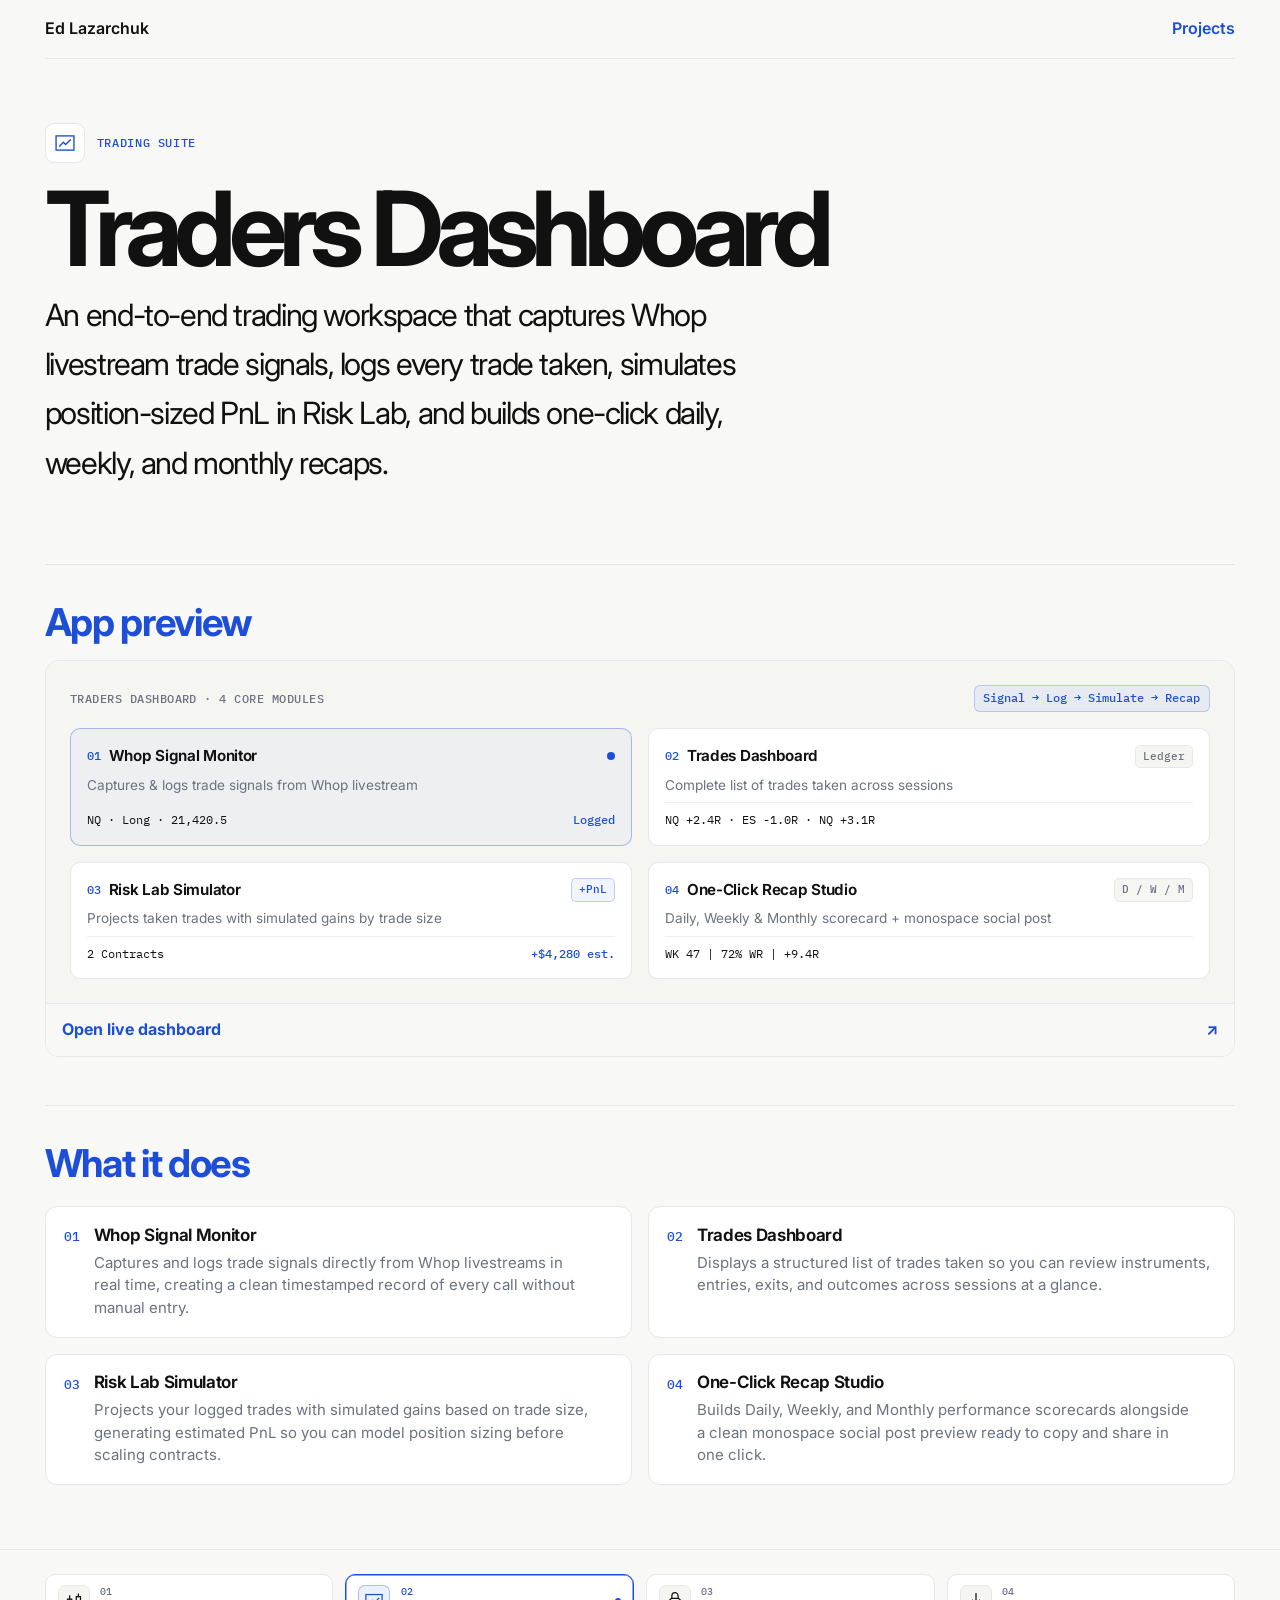
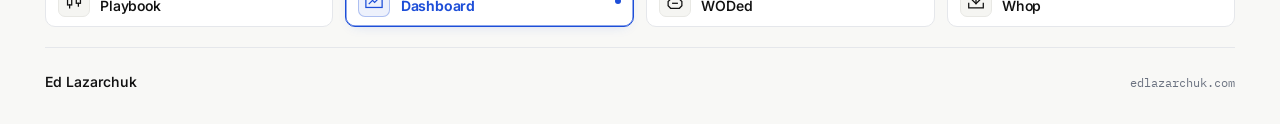
==== commit bd93f57d: "Add custom portfolio SVG icons and global animated project-switcher footer" ====
--- a/dashboard.html
+++ b/dashboard.html
@@ -23,7 +23,15 @@
 
   <main id="main-content" class="wrap" tabindex="-1">
     <section class="hero">
-      <p class="category">Trading suite</p>
+      <div class="hero-kicker">
+        <span class="hero-icon" aria-hidden="true">
+          <svg class="app-icon icon-trend" viewBox="0 0 24 24" width="22" height="22" fill="none" stroke="currentColor" stroke-width="1.5" stroke-linecap="square" stroke-linejoin="miter">
+            <rect x="2.25" y="4.25" width="19.5" height="15.5"/>
+            <path class="trend-line" pathLength="20" d="M6.25 15.25L10.25 11.25L12.75 13.75L17.75 8.75"/>
+          </svg>
+        </span>
+        <p class="category">Trading suite</p>
+      </div>
       <h1>Traders Dashboard</h1>
       <p class="lead">An end-to-end trading workspace that captures Whop livestream trade signals, logs every trade taken, simulates position-sized PnL in Risk Lab, and builds one-click daily, weekly, and monthly recaps.</p>
     </section>
@@ -117,6 +125,81 @@
     </section>
   </main>
 
-  <footer><div class="wrap">Ed Lazarchuk</div></footer>
+  <footer class="global-footer">
+    <div class="wrap footer-shell">
+      <nav class="project-switcher" aria-label="Switch project">
+        <a class="switcher-item" href="/projects/trading-strategy-research">
+          <span class="switcher-icon" aria-hidden="true">
+            <svg class="app-icon icon-candlesticks" viewBox="0 0 24 24" width="20" height="20" fill="none" stroke="currentColor" stroke-width="1.5" stroke-linecap="square" stroke-linejoin="miter">
+              <g class="candle-left">
+                <rect x="4.25" y="9.75" width="5" height="7"/>
+                <path d="M6.75 5.75V9.75"/>
+                <path d="M6.75 16.75V20.25"/>
+              </g>
+              <g class="candle-right">
+                <rect x="14.75" y="6.75" width="5" height="8"/>
+                <path d="M17.25 3.75V6.75"/>
+                <path d="M17.25 14.75V18.25"/>
+              </g>
+            </svg>
+          </span>
+          <span class="switcher-text">
+            <span class="switcher-num" aria-hidden="true">01</span>
+            <span class="switcher-name">Playbook</span>
+          </span>
+        </a>
+
+        <a class="switcher-item" href="/projects/traders-dashboard" aria-current="page">
+          <span class="switcher-icon" aria-hidden="true">
+            <svg class="app-icon icon-trend" viewBox="0 0 24 24" width="20" height="20" fill="none" stroke="currentColor" stroke-width="1.5" stroke-linecap="square" stroke-linejoin="miter">
+              <rect x="2.25" y="4.25" width="19.5" height="15.5"/>
+              <path class="trend-line" pathLength="20" d="M6.25 15.25L10.25 11.25L12.75 13.75L17.75 8.75"/>
+            </svg>
+          </span>
+          <span class="switcher-text">
+            <span class="switcher-num" aria-hidden="true">02</span>
+            <span class="switcher-name">Dashboard</span>
+          </span>
+        </a>
+
+        <a class="switcher-item" href="/projects/woded">
+          <span class="switcher-icon" aria-hidden="true">
+            <svg class="app-icon icon-kettlebell" viewBox="0 0 24 24" width="20" height="20" fill="none" stroke="currentColor" stroke-width="1.5" stroke-linecap="square" stroke-linejoin="miter">
+              <g class="kb-body">
+                <path d="M8.25 8.75V5.75A3.75 3.75 0 0 1 15.75 5.75V8.75"/>
+                <path d="M7.75 8.75H16.25L20.25 12.75V17.75L17.25 20.75H6.75L3.75 17.75V12.75Z"/>
+                <path d="M9.25 14.75H14.75"/>
+              </g>
+            </svg>
+          </span>
+          <span class="switcher-text">
+            <span class="switcher-num" aria-hidden="true">03</span>
+            <span class="switcher-name">WODed</span>
+          </span>
+        </a>
+
+        <a class="switcher-item" href="/whop-downloader">
+          <span class="switcher-icon" aria-hidden="true">
+            <svg class="app-icon icon-download" viewBox="0 0 24 24" width="20" height="20" fill="none" stroke="currentColor" stroke-width="1.5" stroke-linecap="square" stroke-linejoin="miter">
+              <path d="M3.25 14.75V20.25H20.75V14.75"/>
+              <g class="dl-arrow">
+                <path d="M12 3.25V15.25"/>
+                <path d="M7.75 11L12 15.25L16.25 11"/>
+              </g>
+            </svg>
+          </span>
+          <span class="switcher-text">
+            <span class="switcher-num" aria-hidden="true">04</span>
+            <span class="switcher-name">Whop</span>
+          </span>
+        </a>
+      </nav>
+
+      <div class="footer-colophon">
+        <a class="footer-brand" href="/">Ed Lazarchuk</a>
+        <span class="footer-domain">edlazarchuk.com</span>
+      </div>
+    </div>
+  </footer>
 </body>
 </html>
--- a/styles.css
+++ b/styles.css
@@ -487,63 +487,6 @@
 }
 
 /* 01 Playbook mini-UI */
-.editorial-home .ui-steps {
-  display: grid;
-  grid-template-columns: repeat(4, minmax(0, 1fr));
-  gap: 0.375rem;
-  margin: 0;
-  padding: 0;
-  list-style: none;
-}
-
-.editorial-home .ui-step {
-  display: flex;
-  flex-direction: column;
-  align-items: flex-start;
-  gap: 0.15rem;
-  padding: 0.5rem 0.45rem;
-  background: var(--surface);
-  border: 1px solid var(--line);
-  border-radius: 7px;
-  min-inline-size: 0;
-}
-
-.editorial-home .ui-step.is-active {
-  border-color: rgba(29, 78, 216, 0.35);
-  background: rgba(29, 78, 216, 0.05);
-}
-
-.editorial-home .ui-step-num {
-  font-family: var(--font-mono);
-  font-size: 0.625rem;
-  font-variant-numeric: tabular-nums;
-  color: var(--muted);
-}
-
-.editorial-home .ui-step.is-active .ui-step-num,
-.editorial-home .ui-step.is-active .ui-step-name {
-  color: var(--accent);
-}
-
-.editorial-home .ui-step-name {
-  font-size: 0.75rem;
-  font-weight: 600;
-  color: var(--fg);
-  line-height: 1.2;
-}
-
-.editorial-home .ui-rule-bar {
-  display: flex;
-  align-items: center;
-  justify-content: space-between;
-  gap: 0.5rem;
-  padding-block-start: 0.5rem;
-  border-block-start: 1px solid #E8E8E4;
-  font-family: var(--font-mono);
-  font-size: 0.675rem;
-  color: var(--muted);
-}
-
 .editorial-home .ui-dot {
   inline-size: 7px;
   block-size: 7px;
@@ -552,7 +495,7 @@
   flex-shrink: 0;
 }
 
-/* 02 Traders Dashboard 4-module mini-UI */
+/* Unified 4-module mini-UI preview across all 4 project cards */
 .editorial-home .ui-modules {
   display: grid;
   grid-template-columns: repeat(2, minmax(0, 1fr));
@@ -621,153 +564,7 @@
   color: var(--muted);
 }
 
-/* 03 WODed mini-UI */
-.editorial-home .ui-wod-grid {
-  display: grid;
-  grid-template-columns: auto minmax(0, 1fr);
-  align-items: center;
-  gap: 0.75rem;
-}
-
-.editorial-home .ui-timer-box {
-  display: flex;
-  flex-direction: column;
-  gap: 0.1rem;
-  padding: 0.55rem 0.75rem;
-  background: var(--surface);
-  border: 1px solid var(--line);
-  border-radius: 8px;
-}
-
-.editorial-home .ui-timer-label {
-  font-family: var(--font-mono);
-  font-size: 0.625rem;
-  text-transform: uppercase;
-  letter-spacing: 0.04em;
-  color: var(--muted);
-}
-
-.editorial-home .ui-timer-val {
-  font-family: var(--font-mono);
-  font-size: 1.45rem;
-  font-weight: 500;
-  line-height: 1.1;
-  font-variant-numeric: tabular-nums;
-  letter-spacing: -0.03em;
-  color: var(--fg);
-}
-
-.editorial-home .ui-wod-list {
-  display: flex;
-  flex-direction: column;
-  gap: 0.25rem;
-  margin: 0;
-  padding: 0;
-  list-style: none;
-  font-size: 0.78rem;
-  font-weight: 500;
-  color: var(--fg);
-}
-
-.editorial-home .ui-wod-list li {
-  display: flex;
-  align-items: center;
-  gap: 0.4rem;
-}
-
-.editorial-home .ui-wod-list li::before {
-  content: "";
-  inline-size: 4px;
-  block-size: 4px;
-  border-radius: 999px;
-  background: #9CA3AF;
-  flex-shrink: 0;
-}
-
-/* 04 Whop Downloader mini-UI */
-.editorial-home .ui-video-frame {
-  position: relative;
-  display: grid;
-  place-items: center;
-  min-block-size: 4.5rem;
-  padding: 0.75rem;
-  background: var(--surface);
-  border: 1px solid var(--line);
-  border-radius: 8px;
-}
-
-.editorial-home .ui-play-btn {
-  display: inline-grid;
-  place-items: center;
-  inline-size: 2rem;
-  block-size: 2rem;
-  border-radius: 999px;
-  background: #F5F5F2;
-  border: 1px solid var(--line);
-  color: var(--fg);
-}
-
-.editorial-home .ui-video-scrub {
-  position: absolute;
-  inset-inline: 0.65rem;
-  inset-block-end: 0.5rem;
-  block-size: 3px;
-  background: #E5E7EB;
-  border-radius: 999px;
-  overflow: hidden;
-}
-
-.editorial-home .ui-video-progress {
-  display: block;
-  inline-size: 42%;
-  block-size: 100%;
-  background: var(--accent);
-  border-radius: inherit;
-}
-
-.editorial-home .ui-ext-bar {
-  display: flex;
-  align-items: center;
-  justify-content: space-between;
-  gap: 0.5rem;
-  padding: 0.45rem 0.65rem;
-  background: var(--surface);
-  border: 1px solid var(--line);
-  border-radius: 8px;
-}
-
-.editorial-home .ui-ext-status {
-  display: inline-flex;
-  align-items: center;
-  gap: 0.45rem;
-  font-size: 0.78rem;
-  font-weight: 500;
-  color: var(--fg);
-}
-
-.editorial-home .ui-ext-btn {
-  font-family: var(--font-mono);
-  font-size: 0.7rem;
-  font-weight: 500;
-  color: var(--accent);
-  background: rgba(29, 78, 216, 0.06);
-  border: 1px solid rgba(29, 78, 216, 0.25);
-  border-radius: 5px;
-  padding: 0.2rem 0.5rem;
-  white-space: nowrap;
-}
-
 /* Container query polish for very compact card widths (e.g. 320px phones) */
-@container card (inline-size < 21rem) {
-  .editorial-home .ui-steps {
-    grid-template-columns: repeat(2, minmax(0, 1fr));
-  }
-
-  .editorial-home .ui-wod-grid {
-    grid-template-columns: minmax(0, 1fr);
-  }
-}
-
 @container card (inline-size < 19.5rem) {
   .editorial-home .ui-modules {
     grid-template-columns: minmax(0, 1fr);
@@ -1134,5 +931,393 @@
   }
 }
 
-
-
+/* ==========================================================================
+   Custom Portfolio Icons (Cards & Project Page Heroes)
+   ========================================================================== */
+
+.app-icon {
+  display: block;
+  flex-shrink: 0;
+  overflow: visible;
+}
+
+.editorial-home .card-meta-row {
+  display: flex;
+  align-items: center;
+  justify-content: space-between;
+  gap: 0.75rem;
+}
+
+.editorial-home .card-icon {
+  display: inline-grid;
+  place-items: center;
+  inline-size: 34px;
+  block-size: 34px;
+  background: #F5F5F2;
+  border: 1px solid #E8E8E4;
+  border-radius: 8px;
+  color: var(--fg);
+  flex-shrink: 0;
+  transition:
+    color 180ms ease,
+    border-color 180ms ease,
+    background-color 180ms ease;
+}
+
+.portfolio.editorial-home .project-card:has(.card-link:focus-visible) .card-icon {
+  color: var(--accent);
+  border-color: rgba(29, 78, 216, 0.35);
+  background: rgba(29, 78, 216, 0.06);
+}
+
+@media (hover: hover) {
+  .portfolio.editorial-home .project-card:has(.card-link:hover) .card-icon {
+    color: var(--accent);
+    border-color: rgba(29, 78, 216, 0.35);
+    background: rgba(29, 78, 216, 0.06);
+  }
+}
+
+/* Project Page Hero Kicker + Icon */
+.project-page .hero-kicker {
+  display: inline-flex;
+  align-items: center;
+  gap: 0.75rem;
+  margin-block-end: 0.85rem;
+}
+
+.project-page .hero-kicker .category {
+  margin-block-end: 0;
+  font-family: var(--font-mono);
+  font-size: 0.78rem;
+  font-weight: 500;
+  letter-spacing: 0.05em;
+  text-transform: uppercase;
+}
+
+.project-page .hero-icon {
+  display: inline-grid;
+  place-items: center;
+  inline-size: 40px;
+  block-size: 40px;
+  background: var(--surface);
+  border: 1px solid var(--line);
+  border-radius: 9px;
+  color: var(--accent);
+  flex-shrink: 0;
+}
+
+/* ==========================================================================
+   Global Footer — Animated Project Switcher
+   ========================================================================== */
+
+.portfolio .global-footer {
+  margin-block-start: auto;
+  padding-block: 1.5rem max(1.5rem, env(safe-area-inset-bottom, 0px));
+  border-block-start: 1px solid var(--line);
+  background: var(--bg);
+  color: var(--muted);
+}
+
+.portfolio .footer-shell {
+  display: flex;
+  flex-direction: column;
+  gap: 1.25rem;
+}
+
+.portfolio .project-switcher {
+  display: grid;
+  grid-template-columns: repeat(2, minmax(0, 1fr));
+  gap: 0.6rem;
+}
+
+.portfolio .switcher-item {
+  position: relative;
+  display: flex;
+  align-items: center;
+  gap: 0.65rem;
+  min-block-size: 52px;
+  padding: 0.6rem 0.75rem;
+  background: var(--surface);
+  border: 1px solid var(--line);
+  border-radius: 10px;
+  color: var(--muted);
+  text-decoration: none;
+  transition:
+    border-color 180ms ease,
+    color 180ms ease,
+    background-color 180ms ease,
+    box-shadow 200ms ease;
+}
+
+@media (prefers-reduced-motion: no-preference) {
+  .portfolio .switcher-item {
+    transition:
+      border-color 180ms ease,
+      color 180ms ease,
+      background-color 180ms ease,
+      box-shadow 200ms ease,
+      transform 200ms cubic-bezier(0.16, 1, 0.3, 1);
+  }
+}
+
+.portfolio .switcher-icon {
+  display: inline-grid;
+  place-items: center;
+  inline-size: 32px;
+  block-size: 32px;
+  background: #F5F5F2;
+  border: 1px solid #E8E8E4;
+  border-radius: 7px;
+  color: var(--fg);
+  flex-shrink: 0;
+  transition:
+    color 180ms ease,
+    border-color 180ms ease,
+    background-color 180ms ease;
+}
+
+.portfolio .switcher-text {
+  display: flex;
+  flex-direction: column;
+  gap: 0.1rem;
+  min-inline-size: 0;
+}
+
+.portfolio .switcher-num {
+  font-family: var(--font-mono);
+  font-size: 0.65rem;
+  font-weight: 500;
+  font-variant-numeric: tabular-nums;
+  line-height: 1;
+  color: var(--muted);
+}
+
+.portfolio .switcher-name {
+  font-size: 0.875rem;
+  font-weight: 550;
+  letter-spacing: -0.015em;
+  line-height: 1.2;
+  color: var(--fg);
+  overflow-wrap: break-word;
+}
+
+/* Current page state (non-color indicator + cobalt highlight per WCAG 1.4.1) */
+.portfolio .switcher-item[aria-current="page"] {
+  border-color: var(--accent);
+  box-shadow:
+    inset 0 0 0 0.5px var(--accent),
+    0 4px 14px -8px rgba(29, 78, 216, 0.28);
+  color: var(--fg);
+}
+
+.portfolio .switcher-item[aria-current="page"]::after {
+  content: "";
+  margin-inline-start: auto;
+  inline-size: 6px;
+  block-size: 6px;
+  border-radius: 999px;
+  background: var(--accent);
+  flex-shrink: 0;
+}
+
+.portfolio .switcher-item[aria-current="page"] .switcher-icon {
+  color: var(--accent);
+  background: rgba(29, 78, 216, 0.08);
+  border-color: rgba(29, 78, 216, 0.3);
+}
+
+.portfolio .switcher-item[aria-current="page"] .switcher-num {
+  color: var(--accent);
+}
+
+.portfolio .switcher-item[aria-current="page"] .switcher-name {
+  font-weight: 650;
+  color: var(--accent);
+}
+
+.portfolio .switcher-item:focus-visible {
+  outline: 2px solid var(--accent);
+  outline-offset: 3px;
+  border-color: rgba(29, 78, 216, 0.45);
+}
+
+.portfolio .switcher-item:focus-visible .switcher-icon {
+  color: var(--accent);
+  border-color: rgba(29, 78, 216, 0.35);
+  background: rgba(29, 78, 216, 0.06);
+}
+
+.portfolio .switcher-item:active {
+  border-color: rgba(29, 78, 216, 0.45);
+}
+
+@media (prefers-reduced-motion: no-preference) {
+  .portfolio .switcher-item:active {
+    transform: scale(0.985);
+  }
+}
+
+@media (hover: hover) {
+  .portfolio .switcher-item:hover {
+    border-color: rgba(29, 78, 216, 0.4);
+    box-shadow: 0 8px 20px -12px rgba(17, 17, 17, 0.14);
+  }
+
+  .portfolio .switcher-item:hover .switcher-icon {
+    color: var(--accent);
+    border-color: rgba(29, 78, 216, 0.35);
+    background: rgba(29, 78, 216, 0.06);
+  }
+
+  .portfolio .switcher-item:hover .switcher-name {
+    color: var(--accent);
+  }
+
+  @media (prefers-reduced-motion: no-preference) {
+    .portfolio .switcher-item:hover {
+      transform: translateY(-2px);
+    }
+  }
+}
+
+.portfolio .footer-colophon {
+  display: flex;
+  align-items: center;
+  justify-content: space-between;
+  gap: 1rem;
+  padding-block-start: 1rem;
+  border-block-start: 1px solid var(--line);
+  font-size: 0.875rem;
+}
+
+.portfolio .footer-brand {
+  display: inline-flex;
+  align-items: center;
+  min-block-size: 36px;
+  font-weight: 550;
+  color: var(--fg);
+  text-decoration: none;
+  transition: color 180ms ease;
+}
+
+.portfolio .footer-brand:hover,
+.portfolio .footer-brand:focus-visible {
+  color: var(--accent);
+}
+
+.portfolio .footer-domain {
+  font-family: var(--font-mono);
+  font-size: 0.75rem;
+  color: var(--muted);
+}
+
+@media (min-width: 680px) {
+  .portfolio .project-switcher {
+    grid-template-columns: repeat(4, minmax(0, 1fr));
+    gap: 0.75rem;
+  }
+}
+
+@media (forced-colors: active) {
+  .portfolio .switcher-item[aria-current="page"] {
+    outline: 2px solid Highlight;
+    outline-offset: -2px;
+  }
+
+  .portfolio .switcher-item[aria-current="page"]::after {
+    background: transparent;
+    border: 3px solid Highlight;
+  }
+}
+
+/* ==========================================================================
+   Bespoke SVG Icon Micro-Animations (opt-in under prefers-reduced-motion)
+   ========================================================================== */
+
+@media (prefers-reduced-motion: no-preference) {
+  @keyframes candle-left-pulse {
+    0%, 100% { transform: translateY(0); }
+    40% { transform: translateY(-1.6px); }
+    75% { transform: translateY(0.8px); }
+  }
+
+  @keyframes candle-right-pulse {
+    0%, 100% { transform: translateY(0); }
+    40% { transform: translateY(1.4px); }
+    75% { transform: translateY(-1.6px); }
+  }
+
+  @keyframes trend-draw {
+    0% { stroke-dashoffset: 20; }
+    100% { stroke-dashoffset: 0; }
+  }
+
+  @keyframes kettlebell-swing {
+    0%, 100% { transform: rotate(0deg); }
+    28% { transform: rotate(-10deg); }
+    62% { transform: rotate(8deg); }
+    84% { transform: rotate(-3deg); }
+  }
+
+  @keyframes download-drop {
+    0%, 100% { transform: translateY(0); }
+    45% { transform: translateY(2.2px); }
+    75% { transform: translateY(-0.6px); }
+  }
+
+  .icon-kettlebell .kb-body {
+    transform-origin: 12px 5.5px;
+  }
+
+  /* Trigger on hover, keyboard focus-visible, active switcher item, and project hero entrance */
+  .project-card:has(.card-link:hover) .icon-candlesticks .candle-left,
+  .project-card:has(.card-link:focus-visible) .icon-candlesticks .candle-left,
+  .switcher-item:hover .icon-candlesticks .candle-left,
+  .switcher-item:focus-visible .icon-candlesticks .candle-left,
+  .switcher-item[aria-current="page"] .icon-candlesticks .candle-left,
+  .hero-icon .icon-candlesticks .candle-left {
+    animation: candle-left-pulse 640ms cubic-bezier(0.22, 1, 0.36, 1);
+  }
+
+  .project-card:has(.card-link:hover) .icon-candlesticks .candle-right,
+  .project-card:has(.card-link:focus-visible) .icon-candlesticks .candle-right,
+  .switcher-item:hover .icon-candlesticks .candle-right,
+  .switcher-item:focus-visible .icon-candlesticks .candle-right,
+  .switcher-item[aria-current="page"] .icon-candlesticks .candle-right,
+  .hero-icon .icon-candlesticks .candle-right {
+    animation: candle-right-pulse 640ms cubic-bezier(0.22, 1, 0.36, 1);
+  }
+
+  .project-card:has(.card-link:hover) .icon-trend .trend-line,
+  .project-card:has(.card-link:focus-visible) .icon-trend .trend-line,
+  .switcher-item:hover .icon-trend .trend-line,
+  .switcher-item:focus-visible .icon-trend .trend-line,
+  .switcher-item[aria-current="page"] .icon-trend .trend-line,
+  .hero-icon .icon-trend .trend-line {
+    stroke-dasharray: 20;
+    animation: trend-draw 560ms cubic-bezier(0.16, 1, 0.3, 1);
+  }
+
+  .project-card:has(.card-link:hover) .icon-kettlebell .kb-body,
+  .project-card:has(.card-link:focus-visible) .icon-kettlebell .kb-body,
+  .switcher-item:hover .icon-kettlebell .kb-body,
+  .switcher-item:focus-visible .icon-kettlebell .kb-body,
+  .switcher-item[aria-current="page"] .icon-kettlebell .kb-body,
+  .hero-icon .icon-kettlebell .kb-body {
+    animation: kettlebell-swing 660ms cubic-bezier(0.22, 1, 0.36, 1);
+  }
+
+  .project-card:has(.card-link:hover) .icon-download .dl-arrow,
+  .project-card:has(.card-link:focus-visible) .icon-download .dl-arrow,
+  .switcher-item:hover .icon-download .dl-arrow,
+  .switcher-item:focus-visible .icon-download .dl-arrow,
+  .switcher-item[aria-current="page"] .icon-download .dl-arrow,
+  .hero-icon .icon-download .dl-arrow {
+    animation: download-drop 560ms cubic-bezier(0.22, 1, 0.36, 1);
+  }
+}
+
+
+
+
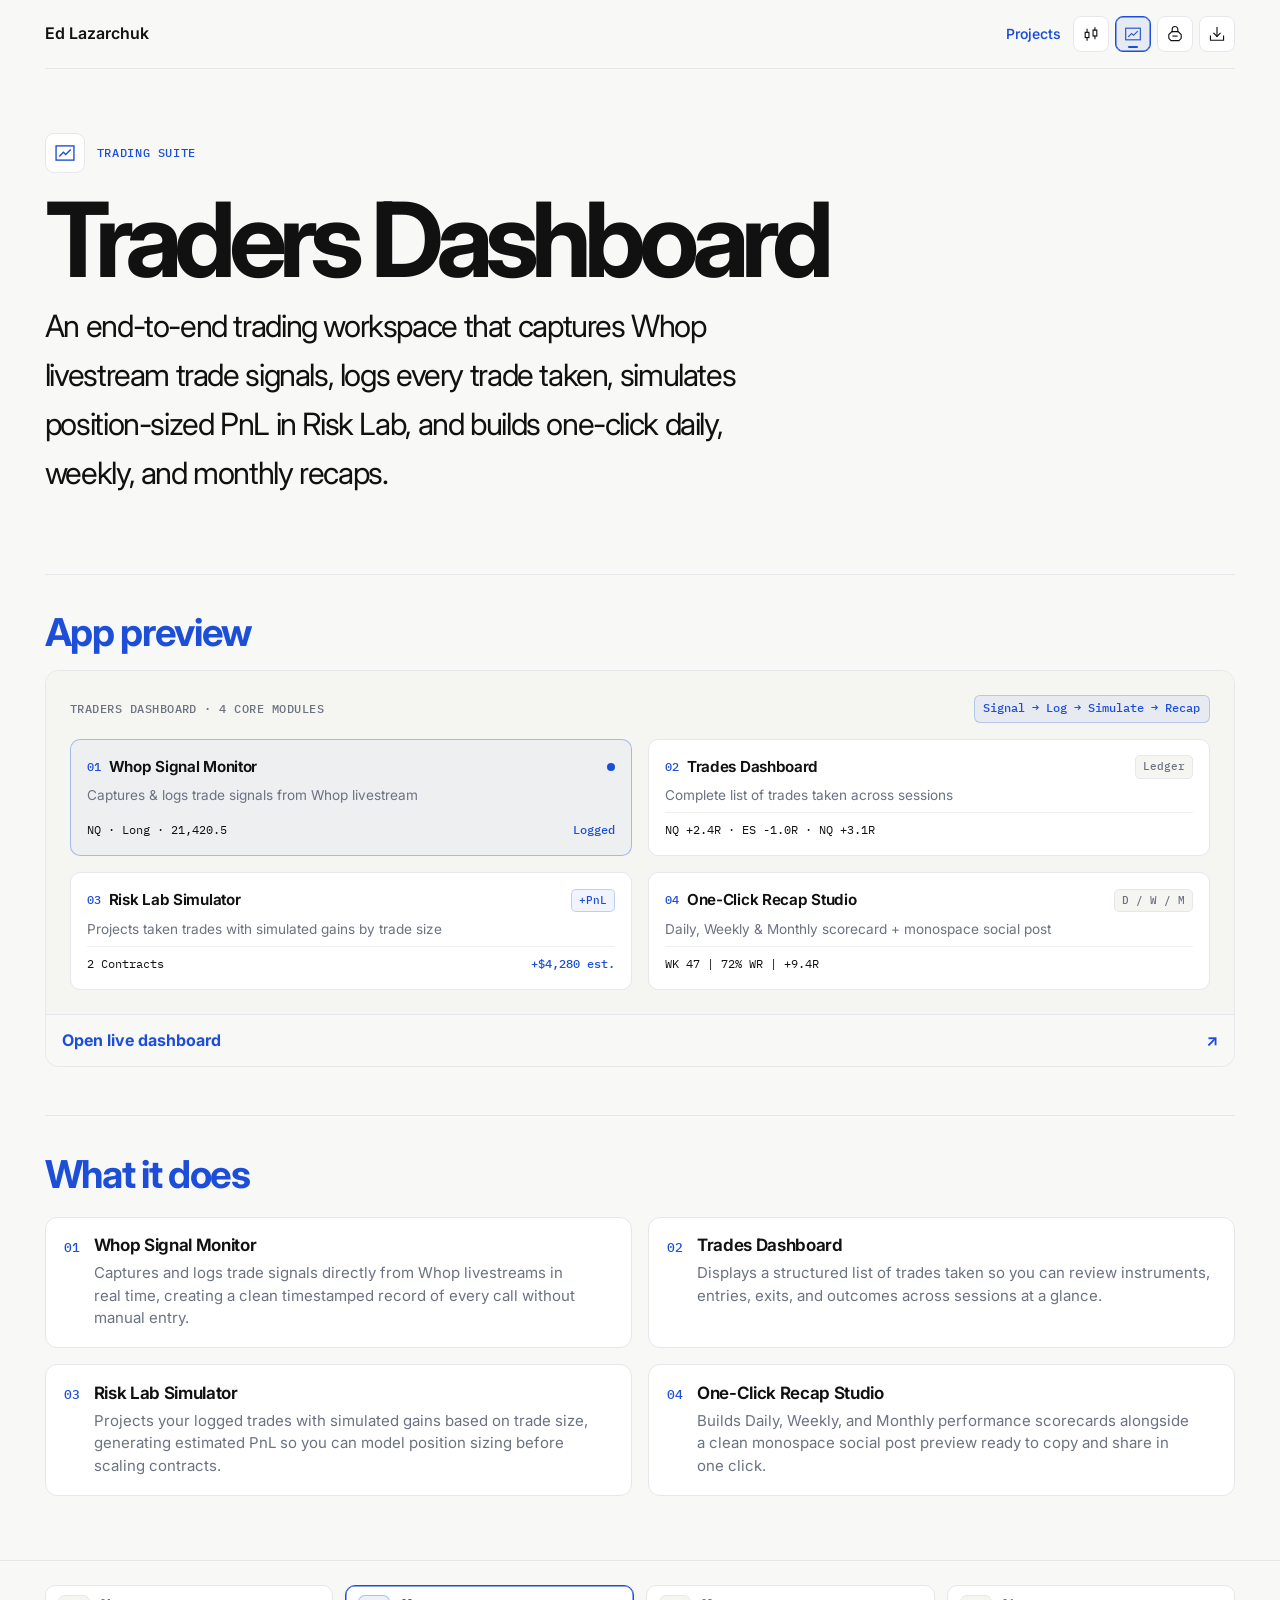
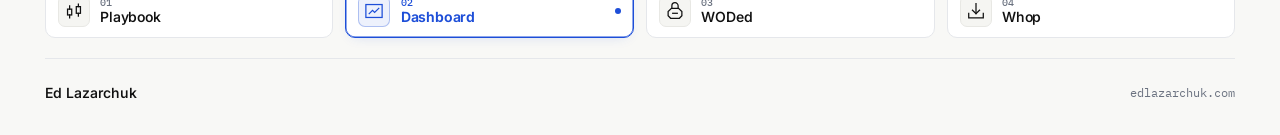
==== commit e87f6e43: "Add cursor-proximity animated icon-only project switcher to top-right header" ====
--- a/dashboard.html
+++ b/dashboard.html
@@ -10,15 +10,58 @@
   <link rel="preconnect" href="https://fonts.gstatic.com" crossorigin>
   <link href="https://fonts.googleapis.com/css2?family=IBM+Plex+Mono:wght@400;500&family=Inter:wght@400;500;600;700&display=swap" rel="stylesheet">
   <link rel="stylesheet" href="/styles.css">
+  <script src="/header-dock.js" defer></script>
 </head>
 <body class="portfolio project-page">
   <a class="skip-link" href="#main-content">Skip to content</a>
 
   <header>
-    <nav class="wrap" aria-label="Primary">
+    <div class="wrap header-bar">
       <a class="brand" href="/">Ed Lazarchuk</a>
-      <a href="/#projects">Projects</a>
-    </nav>
+      <div class="header-tools">
+        <a class="header-projects-link" href="/#projects">Projects</a>
+        <nav class="icon-dock" aria-label="Quick switch">
+          <a class="dock-btn" href="/projects/trading-strategy-research" aria-label="Price Action Futures System">
+            <svg class="app-icon icon-candlesticks" viewBox="0 0 24 24" width="18" height="18" fill="none" stroke="currentColor" stroke-width="1.5" stroke-linecap="square" stroke-linejoin="miter" aria-hidden="true">
+              <g class="candle-left">
+                <rect x="4.25" y="9.75" width="5" height="7"/>
+                <path d="M6.75 5.75V9.75"/>
+                <path d="M6.75 16.75V20.25"/>
+              </g>
+              <g class="candle-right">
+                <rect x="14.75" y="6.75" width="5" height="8"/>
+                <path d="M17.25 3.75V6.75"/>
+                <path d="M17.25 14.75V18.25"/>
+              </g>
+            </svg>
+          </a>
+          <a class="dock-btn" href="/projects/traders-dashboard" aria-label="Traders Dashboard" aria-current="page">
+            <svg class="app-icon icon-trend" viewBox="0 0 24 24" width="18" height="18" fill="none" stroke="currentColor" stroke-width="1.5" stroke-linecap="square" stroke-linejoin="miter" aria-hidden="true">
+              <rect x="2.25" y="4.25" width="19.5" height="15.5"/>
+              <path class="trend-line" pathLength="20" d="M6.25 15.25L10.25 11.25L12.75 13.75L17.75 8.75"/>
+            </svg>
+          </a>
+          <a class="dock-btn" href="/projects/woded" aria-label="WODed">
+            <svg class="app-icon icon-kettlebell" viewBox="0 0 24 24" width="18" height="18" fill="none" stroke="currentColor" stroke-width="1.5" stroke-linecap="square" stroke-linejoin="miter" aria-hidden="true">
+              <g class="kb-body">
+                <path d="M8.25 8.75V5.75A3.75 3.75 0 0 1 15.75 5.75V8.75"/>
+                <path d="M7.75 8.75H16.25L20.25 12.75V17.75L17.25 20.75H6.75L3.75 17.75V12.75Z"/>
+                <path d="M9.25 14.75H14.75"/>
+              </g>
+            </svg>
+          </a>
+          <a class="dock-btn" href="/whop-downloader" aria-label="Whop Downloader">
+            <svg class="app-icon icon-download" viewBox="0 0 24 24" width="18" height="18" fill="none" stroke="currentColor" stroke-width="1.5" stroke-linecap="square" stroke-linejoin="miter" aria-hidden="true">
+              <path d="M3.25 14.75V20.25H20.75V14.75"/>
+              <g class="dl-arrow">
+                <path d="M12 3.25V15.25"/>
+                <path d="M7.75 11L12 15.25L16.25 11"/>
+              </g>
+            </svg>
+          </a>
+        </nav>
+      </div>
+    </div>
   </header>
 
   <main id="main-content" class="wrap" tabindex="-1">
--- a/styles.css
+++ b/styles.css
@@ -1270,12 +1270,15 @@
     transform-origin: 12px 5.5px;
   }
 
-  /* Trigger on hover, keyboard focus-visible, active switcher item, and project hero entrance */
+  /* Trigger on hover, cursor proximity, keyboard focus-visible, active item, and project hero */
   .project-card:has(.card-link:hover) .icon-candlesticks .candle-left,
   .project-card:has(.card-link:focus-visible) .icon-candlesticks .candle-left,
   .switcher-item:hover .icon-candlesticks .candle-left,
   .switcher-item:focus-visible .icon-candlesticks .candle-left,
   .switcher-item[aria-current="page"] .icon-candlesticks .candle-left,
+  .dock-btn[data-near="true"] .icon-candlesticks .candle-left,
+  .dock-btn:hover .icon-candlesticks .candle-left,
+  .dock-btn:focus-visible .icon-candlesticks .candle-left,
   .hero-icon .icon-candlesticks .candle-left {
     animation: candle-left-pulse 640ms cubic-bezier(0.22, 1, 0.36, 1);
   }
@@ -1285,6 +1288,9 @@
   .switcher-item:hover .icon-candlesticks .candle-right,
   .switcher-item:focus-visible .icon-candlesticks .candle-right,
   .switcher-item[aria-current="page"] .icon-candlesticks .candle-right,
+  .dock-btn[data-near="true"] .icon-candlesticks .candle-right,
+  .dock-btn:hover .icon-candlesticks .candle-right,
+  .dock-btn:focus-visible .icon-candlesticks .candle-right,
   .hero-icon .icon-candlesticks .candle-right {
     animation: candle-right-pulse 640ms cubic-bezier(0.22, 1, 0.36, 1);
   }
@@ -1294,6 +1300,9 @@
   .switcher-item:hover .icon-trend .trend-line,
   .switcher-item:focus-visible .icon-trend .trend-line,
   .switcher-item[aria-current="page"] .icon-trend .trend-line,
+  .dock-btn[data-near="true"] .icon-trend .trend-line,
+  .dock-btn:hover .icon-trend .trend-line,
+  .dock-btn:focus-visible .icon-trend .trend-line,
   .hero-icon .icon-trend .trend-line {
     stroke-dasharray: 20;
     animation: trend-draw 560ms cubic-bezier(0.16, 1, 0.3, 1);
@@ -1304,6 +1313,9 @@
   .switcher-item:hover .icon-kettlebell .kb-body,
   .switcher-item:focus-visible .icon-kettlebell .kb-body,
   .switcher-item[aria-current="page"] .icon-kettlebell .kb-body,
+  .dock-btn[data-near="true"] .icon-kettlebell .kb-body,
+  .dock-btn:hover .icon-kettlebell .kb-body,
+  .dock-btn:focus-visible .icon-kettlebell .kb-body,
   .hero-icon .icon-kettlebell .kb-body {
     animation: kettlebell-swing 660ms cubic-bezier(0.22, 1, 0.36, 1);
   }
@@ -1313,11 +1325,170 @@
   .switcher-item:hover .icon-download .dl-arrow,
   .switcher-item:focus-visible .icon-download .dl-arrow,
   .switcher-item[aria-current="page"] .icon-download .dl-arrow,
+  .dock-btn[data-near="true"] .icon-download .dl-arrow,
+  .dock-btn:hover .icon-download .dl-arrow,
+  .dock-btn:focus-visible .icon-download .dl-arrow,
   .hero-icon .icon-download .dl-arrow {
     animation: download-drop 560ms cubic-bezier(0.22, 1, 0.36, 1);
   }
 }
 
-
-
-
+/* ==========================================================================
+   Top-Right Header Icon Switcher Dock (Cursor-Proximity Animated)
+   ========================================================================== */
+
+.portfolio header .header-bar {
+  display: flex;
+  align-items: center;
+  justify-content: space-between;
+  gap: 0.75rem;
+}
+
+.portfolio .header-tools {
+  display: inline-flex;
+  align-items: center;
+  gap: 0.75rem;
+  min-inline-size: 0;
+}
+
+.portfolio header .header-projects-link {
+  font-size: 0.875rem;
+  font-weight: 550;
+  color: var(--muted);
+  text-decoration: none;
+  transition: color 180ms ease;
+}
+
+.portfolio header .header-projects-link:hover,
+.portfolio header .header-projects-link:focus-visible {
+  color: var(--accent);
+  text-decoration: none;
+}
+
+.portfolio .icon-dock {
+  display: inline-flex;
+  align-items: center;
+  gap: 0.375rem;
+}
+
+.portfolio header .icon-dock .dock-btn {
+  --prox: 0;
+  --mag-x: 0px;
+  --mag-y: 0px;
+  position: relative;
+  display: inline-grid;
+  place-items: center;
+  inline-size: 36px;
+  block-size: 36px;
+  background: var(--surface);
+  border: 1px solid var(--line);
+  border-radius: 8px;
+  color: var(--fg);
+  text-decoration: none;
+  flex-shrink: 0;
+  transition:
+    color 180ms ease,
+    border-color 180ms ease,
+    background-color 180ms ease,
+    box-shadow 180ms ease;
+}
+
+@media (prefers-reduced-motion: no-preference) {
+  .portfolio header .icon-dock .dock-btn {
+    transform: translate3d(
+      var(--mag-x),
+      calc(var(--mag-y) + (var(--prox) * -3px)),
+      0
+    ) scale(calc(1 + var(--prox) * 0.16));
+    transition:
+      transform 140ms cubic-bezier(0.16, 1, 0.3, 1),
+      color 180ms ease,
+      border-color 180ms ease,
+      background-color 180ms ease,
+      box-shadow 180ms ease;
+    will-change: transform;
+  }
+}
+
+.portfolio header .icon-dock .dock-btn[data-near="true"],
+.portfolio header .icon-dock .dock-btn:hover,
+.portfolio header .icon-dock .dock-btn:focus-visible {
+  color: var(--accent);
+  border-color: rgba(29, 78, 216, 0.4);
+  background: rgba(29, 78, 216, 0.05);
+  box-shadow: 0 6px 16px -8px rgba(29, 78, 216, 0.3);
+  text-decoration: none;
+}
+
+.portfolio header .icon-dock .dock-btn:focus-visible {
+  outline: 2px solid var(--accent);
+  outline-offset: 3px;
+}
+
+.portfolio header .icon-dock .dock-btn[aria-current="page"] {
+  color: var(--accent);
+  border-color: var(--accent);
+  background: rgba(29, 78, 216, 0.08);
+  box-shadow: inset 0 0 0 0.5px var(--accent);
+}
+
+.portfolio header .icon-dock .dock-btn[aria-current="page"]::after {
+  content: "";
+  position: absolute;
+  inset-block-end: 3px;
+  inset-inline-start: 50%;
+  inline-size: 10px;
+  block-size: 2px;
+  border-radius: 999px;
+  background: var(--accent);
+  transform: translateX(-50%);
+}
+
+/* Extend touch hit area to >=44px on touch screens without bloating visual spacing */
+@media (pointer: coarse) {
+  .portfolio header .icon-dock .dock-btn::before {
+    content: "";
+    position: absolute;
+    inset: -4px;
+  }
+
+  .portfolio header .icon-dock .dock-btn:active {
+    color: var(--accent);
+    border-color: var(--accent);
+    background: rgba(29, 78, 216, 0.08);
+  }
+}
+
+@media (max-width: 460px) {
+  .portfolio .header-meta,
+  .portfolio header .header-projects-link {
+    display: none;
+  }
+}
+
+@media (max-width: 350px) {
+  .portfolio header .icon-dock {
+    gap: 0.25rem;
+  }
+
+  .portfolio header .icon-dock .dock-btn {
+    inline-size: 32px;
+    block-size: 32px;
+  }
+}
+
+@media (forced-colors: active) {
+  .portfolio header .icon-dock .dock-btn[aria-current="page"] {
+    outline: 2px solid Highlight;
+    outline-offset: -2px;
+  }
+
+  .portfolio header .icon-dock .dock-btn[aria-current="page"]::after {
+    background: Highlight;
+  }
+}
+
+
+
+
+
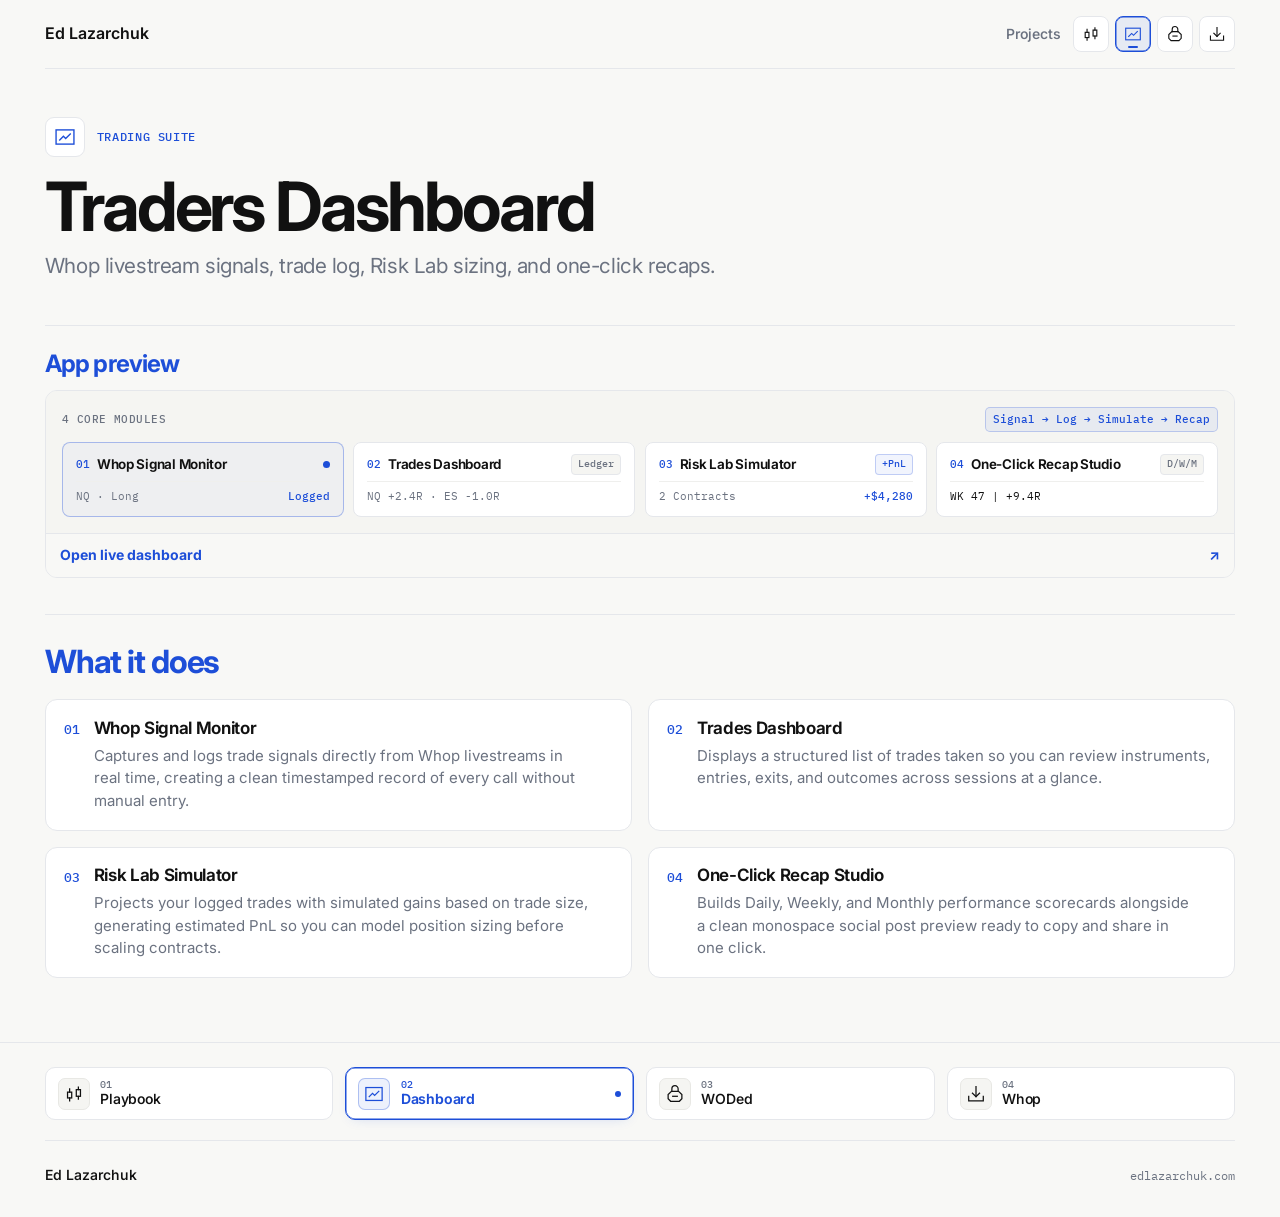
==== commit 8cf21e15: "Compact glimpse preview cards on landing and project pages" ====
--- a/dashboard.html
+++ b/dashboard.html
@@ -76,7 +76,7 @@
         <p class="category">Trading suite</p>
       </div>
       <h1>Traders Dashboard</h1>
-      <p class="lead">An end-to-end trading workspace that captures Whop livestream trade signals, logs every trade taken, simulates position-sized PnL in Risk Lab, and builds one-click daily, weekly, and monthly recaps.</p>
+      <p class="lead">Whop livestream signals, trade log, Risk Lab sizing, and one-click recaps.</p>
     </section>
 
     <section class="showcase" aria-labelledby="showcase-heading">
@@ -84,7 +84,7 @@
       <a class="showcase-link" href="https://edlazarchuk.com/dashboard">
         <div class="suite-preview" aria-hidden="true">
           <div class="suite-preview-head">
-            <span class="suite-preview-kicker">Traders Dashboard · 4 Core Modules</span>
+            <span class="suite-preview-kicker">4 Core Modules</span>
             <span class="suite-preview-pill">Signal → Log → Simulate → Recap</span>
           </div>
           <div class="suite-preview-grid">
@@ -94,8 +94,7 @@
                 <span class="suite-tile-title">Whop Signal Monitor</span>
                 <span class="suite-live-dot"></span>
               </div>
-              <p class="suite-tile-sub">Captures &amp; logs trade signals from Whop livestream</p>
-              <div class="suite-mini-line"><span>NQ · Long · 21,420.5</span><span class="is-cobalt">Logged</span></div>
+              <div class="suite-mini-line"><span>NQ · Long</span><span class="is-cobalt">Logged</span></div>
             </div>
 
             <div class="suite-tile">
@@ -104,8 +103,7 @@
                 <span class="suite-tile-title">Trades Dashboard</span>
                 <span class="suite-tile-badge">Ledger</span>
               </div>
-              <p class="suite-tile-sub">Complete list of trades taken across sessions</p>
-              <div class="suite-mini-line"><span>NQ +2.4R · ES -1.0R · NQ +3.1R</span></div>
+              <div class="suite-mini-line"><span>NQ +2.4R · ES -1.0R</span></div>
             </div>
 
             <div class="suite-tile">
@@ -114,18 +112,16 @@
                 <span class="suite-tile-title">Risk Lab Simulator</span>
                 <span class="suite-tile-badge is-cobalt">+PnL</span>
               </div>
-              <p class="suite-tile-sub">Projects taken trades with simulated gains by trade size</p>
-              <div class="suite-mini-line"><span>2 Contracts</span><span class="is-cobalt">+$4,280 est.</span></div>
+              <div class="suite-mini-line"><span>2 Contracts</span><span class="is-cobalt">+$4,280</span></div>
             </div>
 
             <div class="suite-tile">
               <div class="suite-tile-head">
                 <span class="suite-tile-num">04</span>
                 <span class="suite-tile-title">One-Click Recap Studio</span>
-                <span class="suite-tile-badge">D / W / M</span>
-              </div>
-              <p class="suite-tile-sub">Daily, Weekly &amp; Monthly scorecard + monospace social post</p>
-              <div class="suite-mini-line"><code>WK 47 | 72% WR | +9.4R</code></div>
+                <span class="suite-tile-badge">D/W/M</span>
+              </div>
+              <div class="suite-mini-line"><code>WK 47 | +9.4R</code></div>
             </div>
           </div>
         </div>
--- a/styles.css
+++ b/styles.css
@@ -282,13 +282,13 @@
 }
 
 .editorial-home .editorial-hero {
-  padding-block: clamp(1.75rem, 6vw, 4.75rem) clamp(1.5rem, 4.5vw, 3.25rem);
+  padding-block: clamp(1.25rem, 4vw, 2.75rem) clamp(1rem, 2.8vw, 1.9rem);
 }
 
 .portfolio.editorial-home .editorial-headline {
   margin: 0;
   max-inline-size: 16ch;
-  font-size: clamp(2rem, 8.2vw, 4.1rem);
+  font-size: clamp(1.85rem, 6.8vw, 3.4rem);
   font-weight: 700;
   line-height: 1.07;
   letter-spacing: -0.038em;
@@ -298,7 +298,7 @@
 
 /* Projects Section Header */
 .editorial-home .projects-section {
-  padding-block-end: clamp(3rem, 8vw, 5.5rem);
+  padding-block-end: clamp(2.25rem, 5.5vw, 3.75rem);
 }
 
 .editorial-home .section-bar {
@@ -307,7 +307,7 @@
   align-items: baseline;
   justify-content: space-between;
   gap: 0.5rem 1rem;
-  padding-block: 0.85rem 1.15rem;
+  padding-block: 0.65rem 0.85rem;
   border-block-start: 1px solid var(--line);
 }
 
@@ -332,7 +332,7 @@
 .editorial-home .project-grid {
   display: grid;
   grid-template-columns: minmax(0, 1fr);
-  gap: 1rem;
+  gap: 0.85rem;
 }
 
 .editorial-home .project-card {
@@ -341,13 +341,13 @@
   display: grid;
   grid-template-rows: auto auto 1fr auto;
   gap: 0;
-  padding: 1rem;
+  padding: 0.85rem;
   background: var(--surface);
   border: 1px solid var(--line);
-  border-radius: 14px;
+  border-radius: 12px;
   box-shadow:
     0 1px 2px rgba(17, 17, 17, 0.03),
-    0 10px 26px -14px rgba(17, 17, 17, 0.08);
+    0 8px 22px -14px rgba(17, 17, 17, 0.08);
   transition:
     border-color 200ms ease,
     box-shadow 220ms cubic-bezier(0.16, 1, 0.3, 1);
@@ -408,7 +408,7 @@
     border-color: rgba(29, 78, 216, 0.36);
     box-shadow:
       0 2px 6px rgba(17, 17, 17, 0.04),
-      0 18px 36px -14px rgba(17, 17, 17, 0.12);
+      0 16px 32px -14px rgba(17, 17, 17, 0.12);
   }
 
   .portfolio.editorial-home .project-card:has(.card-link:hover) .card-header .card-link,
@@ -427,79 +427,32 @@
   }
 }
 
-/* Card Region 1: Mini-UI Preview Stage */
+/* Card Region 1: Compact Glimpse Preview Stage */
 .editorial-home .project-card > .media {
-  margin-block-end: 1.05rem;
+  margin-block-end: 0.7rem;
 }
 
 .editorial-home .ui-stage {
-  display: flex;
-  flex-direction: column;
-  justify-content: space-between;
-  gap: 0.75rem;
-  min-block-size: 9.75rem;
-  padding: 0.9rem;
+  display: block;
+  padding: 0.5rem;
   background: #F5F5F2;
   border: 1px solid #E8E8E4;
-  border-radius: 10px;
-}
-
-.editorial-home .ui-bar {
-  display: flex;
-  align-items: center;
-  justify-content: space-between;
-  gap: 0.5rem;
-}
-
-.editorial-home .ui-bar-title {
-  font-family: var(--font-mono);
-  font-size: 0.6875rem;
-  font-weight: 500;
-  letter-spacing: 0.03em;
-  text-transform: uppercase;
-  color: var(--muted);
-}
-
-.editorial-home .ui-bar-pill {
-  font-family: var(--font-mono);
-  font-size: 0.675rem;
-  font-weight: 500;
-  font-variant-numeric: tabular-nums;
-  padding: 0.18rem 0.45rem;
-  background: var(--surface);
-  border: 1px solid var(--line);
-  border-radius: 5px;
-  color: var(--fg);
-}
-
-.editorial-home .ui-bar-pill.is-cobalt {
-  color: var(--accent);
-  border-color: rgba(29, 78, 216, 0.25);
-  background: rgba(29, 78, 216, 0.05);
-}
-
-.editorial-home .ui-bar-stat {
-  font-family: var(--font-mono);
-  font-size: 0.78rem;
-  font-weight: 500;
-  font-variant-numeric: tabular-nums;
-  color: var(--accent);
-}
-
-/* 01 Playbook mini-UI */
+  border-radius: 9px;
+}
+
 .editorial-home .ui-dot {
-  inline-size: 7px;
-  block-size: 7px;
+  inline-size: 6px;
+  block-size: 6px;
   border-radius: 999px;
   background: var(--accent);
   flex-shrink: 0;
 }
 
-/* Unified 4-module mini-UI preview across all 4 project cards */
+/* Unified 2x2 compact module chips across all 4 project cards */
 .editorial-home .ui-modules {
   display: grid;
   grid-template-columns: repeat(2, minmax(0, 1fr));
-  gap: 0.45rem;
+  gap: 0.35rem;
   margin: 0;
   padding: 0;
   list-style: none;
@@ -507,13 +460,14 @@
 
 .editorial-home .ui-mod {
   display: flex;
-  flex-direction: column;
+  flex-direction: row;
+  align-items: center;
   justify-content: space-between;
-  gap: 0.28rem;
-  padding: 0.5rem 0.58rem;
+  gap: 0.35rem;
+  padding: 0.38rem 0.5rem;
   background: var(--surface);
   border: 1px solid var(--line);
-  border-radius: 7px;
+  border-radius: 6px;
   min-inline-size: 0;
 }
 
@@ -522,19 +476,13 @@
   background: rgba(29, 78, 216, 0.04);
 }
 
-.editorial-home .ui-mod-top {
-  display: flex;
-  align-items: center;
-  justify-content: space-between;
-  gap: 0.35rem;
-}
-
 .editorial-home .ui-mod-name {
-  font-size: 0.725rem;
+  font-size: 0.71rem;
   font-weight: 600;
   line-height: 1.2;
   letter-spacing: -0.015em;
   color: var(--fg);
+  min-inline-size: 0;
 }
 
 .editorial-home .ui-mod.is-live .ui-mod-name {
@@ -551,21 +499,14 @@
 
 .editorial-home .ui-mod-stat {
   font-family: var(--font-mono);
-  font-size: 0.625rem;
+  font-size: 0.61rem;
   font-weight: 500;
   color: var(--accent);
   flex-shrink: 0;
 }
 
-.editorial-home .ui-mod-sub {
-  font-family: var(--font-mono);
-  font-size: 0.635rem;
-  line-height: 1.3;
-  color: var(--muted);
-}
-
 /* Container query polish for very compact card widths (e.g. 320px phones) */
-@container card (inline-size < 19.5rem) {
+@container card (inline-size < 18.5rem) {
   .editorial-home .ui-modules {
     grid-template-columns: minmax(0, 1fr);
   }
@@ -575,17 +516,17 @@
 .editorial-home .card-header {
   display: flex;
   flex-direction: column;
-  gap: 0.45rem;
+  gap: 0.3rem;
   padding: 0;
-  margin-block-end: 0.5rem;
+  margin-block-end: 0.3rem;
 }
 
 .editorial-home .card-meta {
   display: inline-flex;
   align-items: center;
-  gap: 0.55rem;
-  font-family: var(--font-mono);
-  font-size: 0.75rem;
+  gap: 0.5rem;
+  font-family: var(--font-mono);
+  font-size: 0.72rem;
   line-height: 1;
 }
 
@@ -603,18 +544,18 @@
 
 .editorial-home .card-header h3 {
   margin: 0;
-  font-size: clamp(1.2rem, 4.4vw, 1.45rem);
+  font-size: clamp(1.06rem, 3.6vw, 1.22rem);
   font-weight: 650;
   line-height: 1.2;
   letter-spacing: -0.025em;
   color: var(--fg);
 }
 
-/* Card Region 3: Description */
+/* Card Region 3: Compact 1-line glimpse description */
 .editorial-home .card-desc {
-  margin: 0 0 1.15rem;
-  font-size: 0.9375rem;
-  line-height: 1.5;
+  margin: 0 0 0.7rem;
+  font-size: 0.86rem;
+  line-height: 1.4;
   color: var(--muted);
 }
 
@@ -624,15 +565,15 @@
   align-items: center;
   justify-content: space-between;
   gap: 0.75rem;
-  padding: 0.85rem 0 0;
+  padding: 0.6rem 0 0;
   border-block-start: 1px solid #EFEFED;
-  font-size: 0.8125rem;
+  font-size: 0.78rem;
   color: var(--muted);
 }
 
 .editorial-home .card-kind {
   font-family: var(--font-mono);
-  font-size: 0.725rem;
+  font-size: 0.7rem;
   color: var(--muted);
 }
 
@@ -700,16 +641,15 @@
 @media (min-width: 720px) {
   .editorial-home .project-grid {
     grid-template-columns: repeat(2, minmax(0, 1fr));
-    gap: 1.25rem;
+    gap: 1rem;
   }
 
   .editorial-home .project-card {
-    padding: 1.25rem;
+    padding: 0.95rem;
   }
 
   .editorial-home .ui-stage {
-    min-block-size: 11.25rem;
-    padding: 1.05rem;
+    padding: 0.58rem;
   }
 }
 
@@ -724,25 +664,61 @@
 
 @media (min-width: 1024px) {
   .editorial-home .project-grid {
-    gap: 1.5rem;
+    gap: 1.15rem;
   }
 
   .editorial-home .project-card {
-    padding: 1.4rem;
+    padding: 1.05rem;
   }
 
   .editorial-home .ui-stage {
-    min-block-size: 12.25rem;
-    padding: 1.15rem;
+    padding: 0.62rem;
   }
 }
 
 /* ==========================================================================
-   Traders Dashboard Project Page — 4-Module Suite Preview & Feature Grid
+   Project Pages — Compact 4-Module Suite Preview & Feature Grid
    ========================================================================== */
 
+.project-page .hero {
+  padding: clamp(1.75rem, 4vw, 3rem) 0 clamp(1.75rem, 4vw, 2.75rem);
+}
+
+.portfolio.project-page h1 {
+  font-size: clamp(2.15rem, 6vw, 4.25rem);
+  letter-spacing: -0.045em;
+}
+
+.portfolio.project-page .lead {
+  margin-top: 0.65rem;
+  max-width: 44rem;
+  font-size: clamp(1rem, 1.8vw, 1.3rem);
+  line-height: 1.45;
+  letter-spacing: -0.02em;
+  color: var(--muted);
+}
+
+.project-page .showcase {
+  margin: 0 0 2.25rem;
+  padding-top: clamp(0.9rem, 2vw, 1.5rem);
+}
+
+.project-page .showcase h2 {
+  margin-bottom: 0.7rem;
+  font-size: clamp(1.15rem, 2vw, 1.5rem);
+}
+
+.project-page .showcase-link {
+  border-radius: 12px;
+}
+
+.project-page .showcase-action {
+  padding: 0.65rem 0.9rem;
+  font-size: 0.875rem;
+}
+
 .project-page .suite-preview {
-  padding: clamp(1rem, 2.5vw, 1.5rem);
+  padding: clamp(0.75rem, 1.8vw, 1rem);
   background: #F5F5F2;
   color: var(--fg);
 }
@@ -752,13 +728,13 @@
   flex-wrap: wrap;
   align-items: center;
   justify-content: space-between;
-  gap: 0.5rem 1rem;
-  margin-block-end: 1rem;
+  gap: 0.4rem 0.85rem;
+  margin-block-end: 0.65rem;
 }
 
 .project-page .suite-preview-kicker {
   font-family: var(--font-mono);
-  font-size: 0.75rem;
+  font-size: 0.7rem;
   font-weight: 500;
   letter-spacing: 0.04em;
   text-transform: uppercase;
@@ -767,29 +743,29 @@
 
 .project-page .suite-preview-pill {
   font-family: var(--font-mono);
-  font-size: 0.725rem;
+  font-size: 0.6875rem;
   font-weight: 500;
   color: var(--accent);
   background: rgba(29, 78, 216, 0.06);
   border: 1px solid rgba(29, 78, 216, 0.24);
-  border-radius: 6px;
-  padding: 0.22rem 0.55rem;
+  border-radius: 5px;
+  padding: 0.16rem 0.45rem;
 }
 
 .project-page .suite-preview-grid {
   display: grid;
   grid-template-columns: minmax(0, 1fr);
-  gap: 0.75rem;
+  gap: 0.5rem;
 }
 
 .project-page .suite-tile {
   display: flex;
   flex-direction: column;
-  gap: 0.45rem;
-  padding: 0.95rem 1rem;
+  gap: 0.35rem;
+  padding: 0.65rem 0.8rem;
   background: var(--surface);
   border: 1px solid var(--line);
-  border-radius: 10px;
+  border-radius: 8px;
 }
 
 .project-page .suite-tile.is-live {
@@ -800,28 +776,29 @@
 .project-page .suite-tile-head {
   display: flex;
   align-items: center;
-  gap: 0.5rem;
+  gap: 0.45rem;
 }
 
 .project-page .suite-tile-num {
   font-family: var(--font-mono);
-  font-size: 0.725rem;
+  font-size: 0.6875rem;
   font-weight: 500;
   font-variant-numeric: tabular-nums;
   color: var(--accent);
 }
 
 .project-page .suite-tile-title {
-  font-size: 0.95rem;
+  font-size: 0.84rem;
   font-weight: 650;
   letter-spacing: -0.02em;
   color: var(--fg);
+  min-inline-size: 0;
 }
 
 .project-page .suite-live-dot {
   margin-inline-start: auto;
-  inline-size: 8px;
-  block-size: 8px;
+  inline-size: 7px;
+  block-size: 7px;
   border-radius: 999px;
   background: var(--accent);
   flex-shrink: 0;
@@ -830,13 +807,13 @@
 .project-page .suite-tile-badge {
   margin-inline-start: auto;
   font-family: var(--font-mono);
-  font-size: 0.675rem;
+  font-size: 0.64rem;
   font-weight: 500;
   color: var(--muted);
   background: #F5F5F2;
   border: 1px solid var(--line);
-  border-radius: 5px;
-  padding: 0.14rem 0.45rem;
+  border-radius: 4px;
+  padding: 0.1rem 0.38rem;
   white-space: nowrap;
 }
 
@@ -846,25 +823,18 @@
   border-color: rgba(29, 78, 216, 0.24);
 }
 
-.project-page .suite-tile-sub {
-  margin: 0;
-  font-size: 0.85rem;
-  line-height: 1.4;
-  color: var(--muted);
-}
-
 .project-page .suite-mini-line {
   display: flex;
   flex-wrap: wrap;
   align-items: center;
   justify-content: space-between;
-  gap: 0.4rem;
+  gap: 0.35rem;
   margin-block-start: auto;
-  padding-block-start: 0.5rem;
+  padding-block-start: 0.38rem;
   border-block-start: 1px solid #EFEFED;
   font-family: var(--font-mono);
-  font-size: 0.725rem;
-  color: var(--fg);
+  font-size: 0.69rem;
+  color: var(--muted);
 }
 
 .project-page .suite-mini-line code {
@@ -879,11 +849,19 @@
 }
 
 /* Structured 4-function breakdown on project page */
+.project-page .detail {
+  padding-top: clamp(1rem, 2.2vw, 1.75rem);
+}
+
+.project-page .detail h2 {
+  font-size: clamp(1.35rem, 2.5vw, 2rem);
+}
+
 .project-page .feature-cards {
   display: grid;
   grid-template-columns: minmax(0, 1fr);
   gap: 0.9rem;
-  margin: 1.25rem 0 0;
+  margin: 1.1rem 0 0;
   padding: 0;
   list-style: none;
 }
@@ -923,8 +901,21 @@
   color: var(--muted);
 }
 
+@media (min-width: 600px) {
+  .project-page .suite-preview-grid {
+    grid-template-columns: repeat(2, minmax(0, 1fr));
+    gap: 0.6rem;
+  }
+}
+
+@media (min-width: 1080px) {
+  .project-page .suite-preview-grid {
+    grid-template-columns: repeat(4, minmax(0, 1fr));
+    gap: 0.6rem;
+  }
+}
+
 @media (min-width: 680px) {
-  .project-page .suite-preview-grid,
   .project-page .feature-cards {
     grid-template-columns: repeat(2, minmax(0, 1fr));
     gap: 1rem;
@@ -951,11 +942,11 @@
 .editorial-home .card-icon {
   display: inline-grid;
   place-items: center;
-  inline-size: 34px;
-  block-size: 34px;
+  inline-size: 30px;
+  block-size: 30px;
   background: #F5F5F2;
   border: 1px solid #E8E8E4;
-  border-radius: 8px;
+  border-radius: 7px;
   color: var(--fg);
   flex-shrink: 0;
   transition:
@@ -1351,7 +1342,7 @@
   min-inline-size: 0;
 }
 
-.portfolio header .header-projects-link {
+.portfolio header a.header-projects-link {
   font-size: 0.875rem;
   font-weight: 550;
   color: var(--muted);
@@ -1359,8 +1350,8 @@
   transition: color 180ms ease;
 }
 
-.portfolio header .header-projects-link:hover,
-.portfolio header .header-projects-link:focus-visible {
+.portfolio header a.header-projects-link:hover,
+.portfolio header a.header-projects-link:focus-visible {
   color: var(--accent);
   text-decoration: none;
 }
